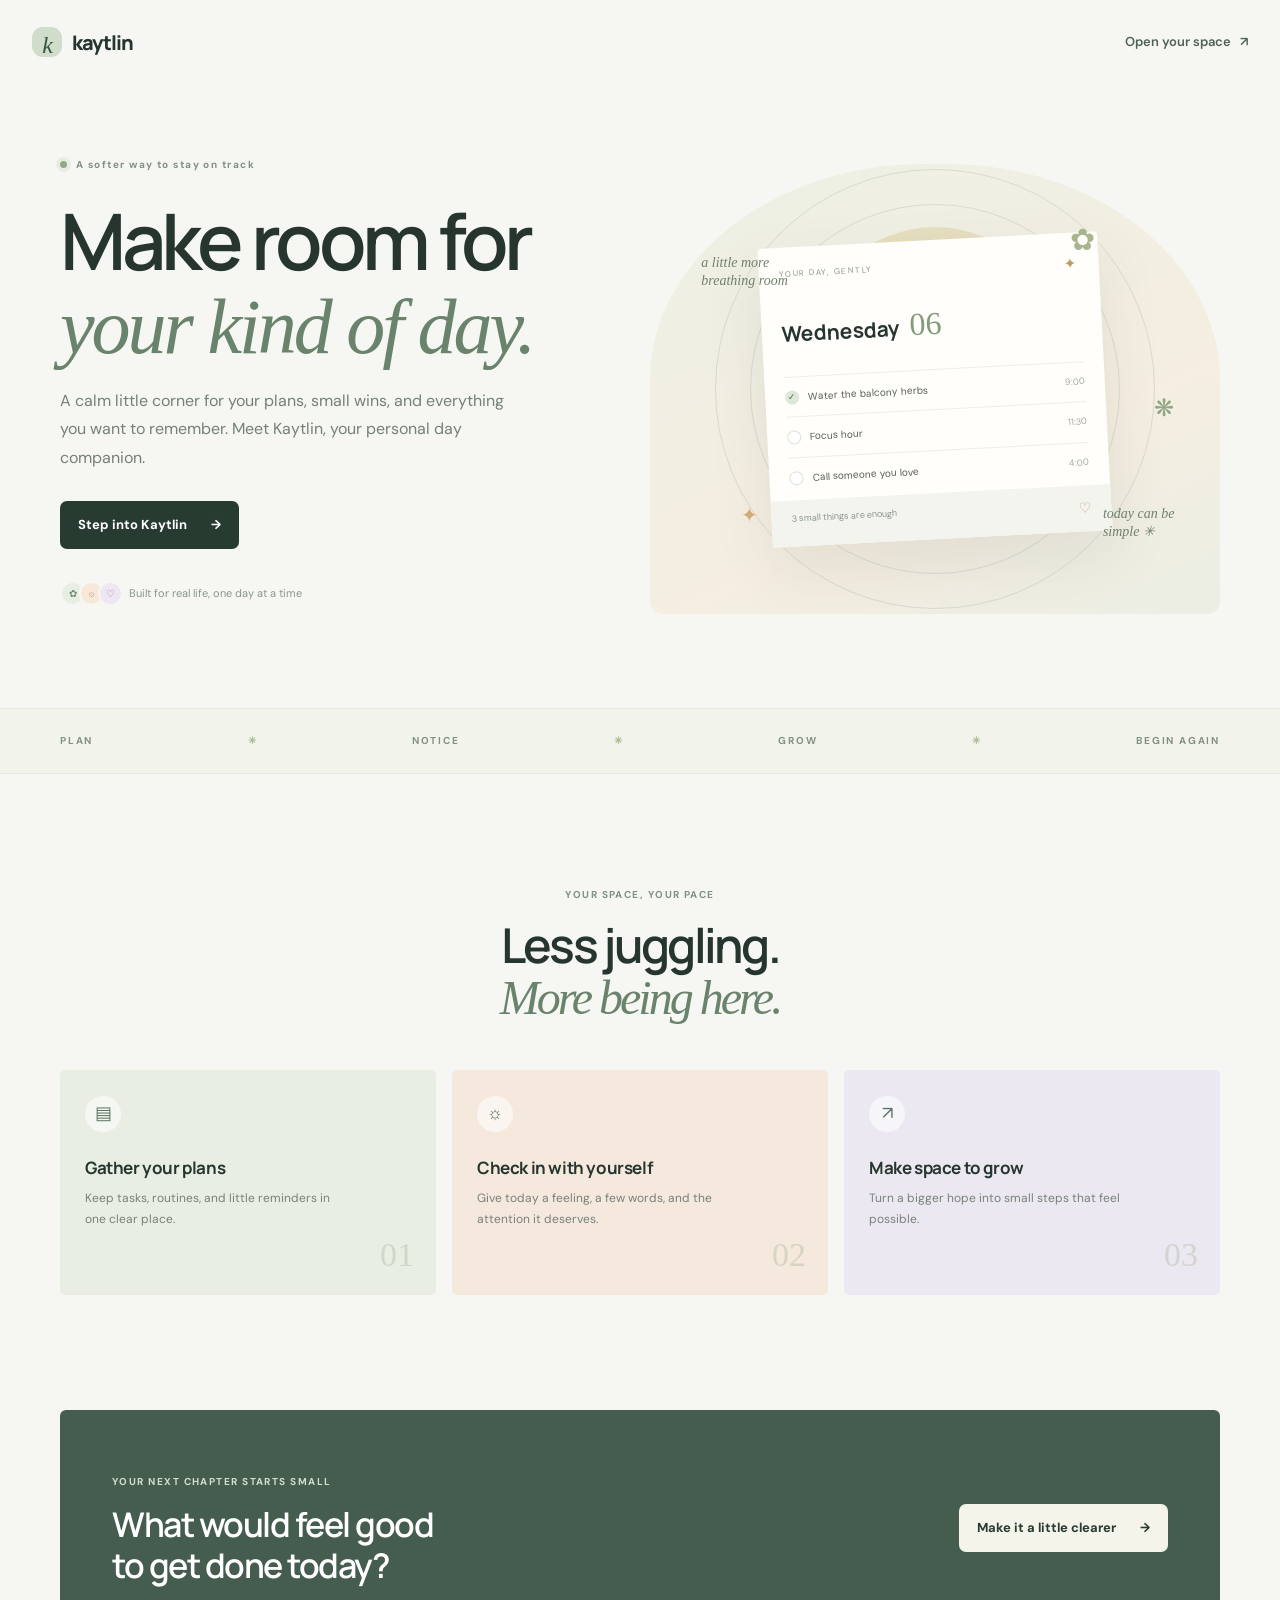
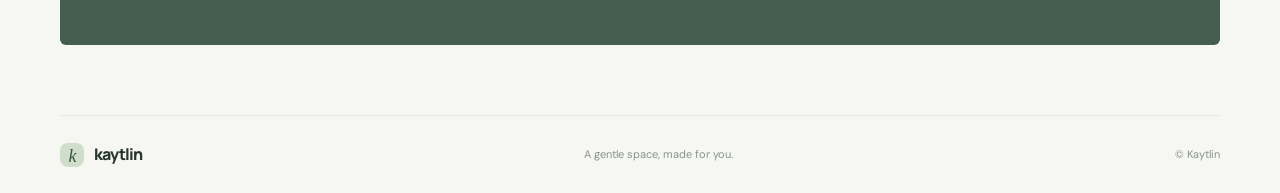
==== index.html @ 056707e0 "Upload Kaytlin website files" ====
<!doctype html>
<html lang="en">
<head>
  <meta charset="utf-8">
  <meta name="viewport" content="width=device-width, initial-scale=1">
  <meta name="theme-color" content="#f6f7f2">
  <title>Kaytlin — Make room for your day</title>
  <link rel="preconnect" href="https://fonts.googleapis.com">
  <link rel="preconnect" href="https://fonts.gstatic.com" crossorigin>
  <link href="https://fonts.googleapis.com/css2?family=DM+Sans:wght@400;500;600;700&family=Manrope:wght@400;500;600;700;800&display=swap" rel="stylesheet">
  <link rel="stylesheet" href="style.css">
</head>
<body class="landing-page">
  <header class="topbar landing-topbar"><a class="brand" href="index.html"><span class="brand-mark">k</span> kaytlin</a><a class="top-link" href="workbench.html">Open your space <span aria-hidden="true">↗</span></a></header>
  <main>
    <section class="hero wrap">
      <div class="hero-copy">
        <span class="eyebrow"><span class="live-dot"></span> A softer way to stay on track</span>
        <h1>Make room for<br><em>your kind of day.</em></h1>
        <p class="hero-text">A calm little corner for your plans, small wins, and everything you want to remember. Meet Kaytlin, your personal day companion.</p>
        <a class="button button-dark" href="workbench.html">Step into Kaytlin <span aria-hidden="true">→</span></a>
        <div class="hero-note"><span class="avatar-stack"><i>✿</i><i>☼</i><i>♡</i></span><span>Built for real life, one day at a time</span></div>
      </div>
      <div class="hero-art" aria-label="Illustration of a calm day planner">
        <div class="sun-orb"></div><div class="orbit orbit-one"></div><div class="orbit orbit-two"></div>
        <div class="art-caption caption-top">a little more<br>breathing room</div><div class="art-caption caption-bottom">today can be<br>simple ✳</div>
        <div class="planner-card"><div class="planner-head"><span>YOUR DAY, GENTLY</span><span>✦</span></div><div class="planner-date">Wednesday <b>06</b></div><div class="planner-line"><span class="tiny-check">✓</span><span>Water the balcony herbs</span><span>9:00</span></div><div class="planner-line"><span class="tiny-check empty"></span><span>Focus hour</span><span>11:30</span></div><div class="planner-line"><span class="tiny-check empty"></span><span>Call someone you love</span><span>4:00</span></div><div class="planner-footer"><span>3 small things are enough</span><span>♡</span></div></div>
        <div class="floating flower">✿</div><div class="floating sparkle">✦</div><div class="floating leaf">❋</div>
      </div>
    </section>
    <section class="intro-strip"><div class="wrap strip-inner"><span>PLAN</span><i>✳</i><span>NOTICE</span><i>✳</i><span>GROW</span><i>✳</i><span>BEGIN AGAIN</span></div></section>
    <section class="features wrap"><div class="section-heading"><span class="eyebrow">YOUR SPACE, YOUR PACE</span><h2>Less juggling.<br><em>More being here.</em></h2></div><div class="feature-grid">
      <article class="feature-card feature-moss"><span class="feature-icon">▤</span><h3>Gather your plans</h3><p>Keep tasks, routines, and little reminders in one clear place.</p><span class="feature-number">01</span></article>
      <article class="feature-card feature-peach"><span class="feature-icon">☼</span><h3>Check in with yourself</h3><p>Give today a feeling, a few words, and the attention it deserves.</p><span class="feature-number">02</span></article>
      <article class="feature-card feature-lilac"><span class="feature-icon">↗</span><h3>Make space to grow</h3><p>Turn a bigger hope into small steps that feel possible.</p><span class="feature-number">03</span></article>
    </div></section>
    <section class="closing wrap"><div><span class="eyebrow">YOUR NEXT CHAPTER STARTS SMALL</span><h2>What would feel good<br>to get done today?</h2></div><a class="button button-light" href="workbench.html">Make it a little clearer <span aria-hidden="true">→</span></a></section>
  </main>
  <footer class="footer wrap"><a class="brand" href="index.html"><span class="brand-mark">k</span> kaytlin</a><span>A gentle space, made for you.</span><span>© Kaytlin</span></footer>
</body>
</html>
---- style.css ----
:root{--ink:#26352e;--muted:#758078;--paper:#f6f7f2;--white:#fffefa;--line:#e7e9e1;--moss:#dfe9da;--green:#526e5a;--peach:#f8e4d8;--lilac:#eae4f1;--cream:#f3eddd;--dark:#273b31;--serif:Georgia,'Times New Roman',serif;--sans:'DM Sans',Arial,sans-serif;--display:'Manrope','DM Sans',Arial,sans-serif}*{box-sizing:border-box}html{scroll-behavior:smooth}body{margin:0;background:var(--paper);color:var(--ink);font-family:var(--sans);font-size:15px;line-height:1.55}a{color:inherit;text-decoration:none}button,input,textarea{font:inherit}button{color:inherit}.wrap{width:min(1160px,calc(100% - 64px));margin-inline:auto}.topbar{height:84px;display:flex;align-items:center;justify-content:space-between}.landing-topbar{width:min(1280px,calc(100% - 64px));margin:auto}.brand{display:inline-flex;align-items:center;gap:10px;font-family:var(--display);font-size:20px;letter-spacing:-1px;font-weight:800}.brand-mark{width:30px;height:30px;display:grid;place-items:center;border-radius:11px;background:#cfddca;color:#375542;font-family:var(--serif);font-size:24px;font-style:italic;font-weight:400}.top-link,.back-link{font-size:13px;font-weight:600;color:#506258}.top-link span{margin-left:6px}.hero{min-height:610px;padding:68px 0 82px;display:grid;grid-template-columns:1fr 1.04fr;align-items:center;gap:42px}.hero-copy{padding-bottom:20px}.eyebrow{display:inline-flex;align-items:center;color:#819087;font-size:10px;font-weight:700;letter-spacing:1.45px;line-height:1.4}.live-dot{width:7px;height:7px;background:#92aa83;border-radius:50%;margin-right:9px;box-shadow:0 0 0 4px #e7ede2}.hero h1,.section-heading h2,.closing h2{font-family:var(--display);font-size:clamp(50px,6.2vw,78px);line-height:1.06;letter-spacing:-4.5px;margin:24px 0 18px;font-weight:600}.hero h1 em,.section-heading h2 em{font-family:var(--serif);font-weight:400;color:#69836c;letter-spacing:-3px}.hero-text{max-width:470px;color:#758078;font-size:16px;line-height:1.8;margin:0 0 28px}.button{border:0;display:inline-flex;align-items:center;justify-content:center;gap:24px;border-radius:7px;padding:14px 18px;font-size:13px;font-weight:700;cursor:pointer;transition:transform .18s,background .18s}.button:hover{transform:translateY(-2px)}.button-dark{color:white;background:var(--dark)}.button-dark:hover{background:#3c5849}.button-light{background:#f5f4eb;color:var(--dark)}.hero-note{display:flex;align-items:center;gap:12px;margin-top:32px;color:#8b958e;font-size:11px}.avatar-stack{display:flex}.avatar-stack i{font-style:normal;display:grid;place-items:center;width:25px;height:25px;border-radius:50%;background:#e8eee3;border:2px solid var(--paper);margin-right:-6px;color:#738c70;font-size:10px}.avatar-stack i:nth-child(2){background:#f7e8d9;color:#bb8d64}.avatar-stack i:nth-child(3){background:#eee6f2;color:#90749f}.hero-art{position:relative;min-height:450px;display:grid;place-items:center;overflow:hidden;border-radius:48% 48% 13px 13px;background:linear-gradient(155deg,#edf0e5,#f5eee1 65%,#ebeee4)}.sun-orb{width:250px;height:250px;position:absolute;top:63px;left:calc(50% - 125px);border-radius:50%;background:#e3d8b5;opacity:.72}.orbit{position:absolute;border:1px solid rgba(93,119,95,.17);border-radius:50%;width:370px;height:370px}.orbit-two{width:440px;height:440px}.planner-card{position:relative;width:min(340px,75%);padding:20px 20px 0;background:#fffefa;box-shadow:0 24px 60px #46513c1a;transform:rotate(-3deg);border-radius:4px;z-index:1}.planner-head{display:flex;justify-content:space-between;color:#89958a;font-size:8px;letter-spacing:1.5px}.planner-head span+span{color:#b99c69;font-size:15px}.planner-date{font-family:var(--display);font-size:21px;font-weight:700;margin:16px 0 20px}.planner-date b{font-family:var(--serif);font-size:32px;font-weight:400;color:#829b7a;margin-left:6px}.planner-line{display:flex;align-items:center;gap:9px;padding:12px 0;border-top:1px solid #eeeee8;color:#566057;font-size:10px}.planner-line span:nth-child(2){flex:1}.planner-line span:last-child{color:#a3aaa2;font-size:9px}.tiny-check{width:14px;height:14px;display:grid;place-items:center;background:#dce7d7;border-radius:50%;color:#57705c;font-size:9px}.tiny-check.empty{background:white;border:1px solid #dce1d7}.planner-footer{margin:3px -20px 0;padding:12px 20px;display:flex;justify-content:space-between;background:#f3f4ed;color:#8b958e;font-size:9px}.planner-footer span+span{color:#bd9989;font-size:14px}.art-caption{position:absolute;color:#71806f;font-family:var(--serif);font-size:14px;font-style:italic;line-height:1.3;z-index:2}.caption-top{top:90px;left:9%}.caption-bottom{right:8%;bottom:73px}.floating{position:absolute;z-index:2}.flower{top:53px;right:22%;font-size:30px;color:#a9b48d}.sparkle{bottom:83px;left:16%;font-size:20px;color:#d5aa7b}.leaf{top:50%;right:8%;font-size:24px;color:#91a687}.intro-strip{border-block:1px solid #e8e9e2;background:#f2f3eb}.strip-inner{height:64px;display:flex;justify-content:space-between;align-items:center;color:#829086;font-size:10px;letter-spacing:1.8px;font-weight:700}.strip-inner i{color:#a9b992;font-style:normal}.features{padding:108px 0 115px}.section-heading{text-align:center}.section-heading h2,.closing h2{font-size:48px;letter-spacing:-2.7px;margin:15px 0 46px}.feature-grid{display:grid;grid-template-columns:repeat(3,1fr);gap:16px}.feature-card{min-height:225px;padding:26px 25px;position:relative;border-radius:5px;overflow:hidden}.feature-moss{background:#e8eee3}.feature-peach{background:#f5e8dd}.feature-lilac{background:#ece8f1}.feature-icon{width:36px;height:36px;display:grid;place-items:center;border-radius:50%;background:#ffffff91;color:#587360;font-size:18px}.feature-card h3{font-family:var(--display);font-size:17px;margin:23px 0 7px;letter-spacing:-.4px}.feature-card p{max-width:260px;margin:0;color:#78817a;font-size:12px;line-height:1.7}.feature-number{position:absolute;right:22px;bottom:13px;font-family:var(--serif);font-size:34px;color:#879a7b42}.closing{background:#455d4e;color:white;min-height:235px;padding:44px 52px;display:flex;justify-content:space-between;align-items:center;border-radius:6px;margin-bottom:70px}.closing .eyebrow{color:#d1ddce}.closing h2{font-family:var(--display);font-size:34px;line-height:1.2;letter-spacing:-1.5px;margin:12px 0 0}.footer{min-height:78px;display:flex;align-items:center;justify-content:space-between;color:#8a948d;font-size:11px;border-top:1px solid var(--line)}.footer .brand{color:var(--ink);font-size:16px}.footer .brand-mark{width:24px;height:24px;font-size:18px;border-radius:8px}.app-page{min-height:100vh}.sidebar{position:fixed;inset:0 auto 0 0;width:248px;padding:27px 20px;background:#f0f2eb;border-right:1px solid #e5e8df;display:flex;flex-direction:column;z-index:5}.sidebar .brand{margin:0 0 56px 8px}.side-label{padding:0 10px;color:#9ba49b;font-size:9px;font-weight:700;letter-spacing:1.4px;margin-bottom:11px}.side-nav{display:grid;gap:5px}.nav-item{height:43px;padding:0 11px;display:flex;align-items:center;gap:12px;border:0;background:transparent;text-align:left;color:#758077;border-radius:5px;font-size:12px;cursor:pointer}.nav-item>span{width:19px;font-size:17px;text-align:center}.nav-item.active{background:#e0e8dc;color:#3e5b48;font-weight:700}.nav-count{margin-left:auto;font-size:10px;font-weight:500;color:#8c978e}.sidebar-bottom{margin-top:auto}.sidebar-note{background:#e5eadd;border-radius:5px;padding:16px 15px;margin-bottom:20px}.note-spark{color:#829878;font-size:16px}.sidebar-note p{margin:9px 0;color:#657266;font-family:var(--serif);font-size:14px;line-height:1.5}.sidebar-note>span:last-child{font-size:9px;color:#96a094}.profile{padding:15px 3px 0;border-top:1px solid #dfe3da;display:flex;align-items:center;gap:10px}.profile-avatar{width:33px;height:33px;display:grid;place-items:center;border-radius:50%;background:#ecd9c6;color:#755d48;font-family:var(--serif);font-size:16px}.profile b,.profile small{display:block}.profile b{font-size:11px}.profile small{font-size:9px;color:#9aa199;margin-top:2px}.profile-menu{margin-left:auto;color:#8e988e;font-size:19px}.app-main{margin-left:248px;min-height:100vh;padding:0 42px;max-width:1600px}.app-header{height:127px;display:flex;align-items:center;justify-content:space-between;border-bottom:1px solid var(--line)}.date-kicker{font-size:9px;letter-spacing:1.2px;color:#8c998e;font-weight:700}.app-header h1{font-family:var(--display);font-size:23px;letter-spacing:-.7px;margin:5px 0 0}.back-link{font-size:11px}.app-content{max-width:1030px;margin:27px auto 35px}.welcome-card{min-height:145px;padding:26px 30px;display:flex;justify-content:space-between;align-items:center;background:#e9eee4;border-radius:5px;position:relative;overflow:hidden}.welcome-card .eyebrow{font-size:9px}.welcome-card h2{font-family:var(--display);font-size:22px;letter-spacing:-.7px;margin:10px 0 3px}.welcome-card h2 span{font-size:18px;color:#b59d63}.welcome-card p{margin:0;color:#7c897e;font-size:12px}.welcome-art{position:absolute;right:55px;top:-25px;font-size:150px;line-height:1;color:#afbd9a35;transform:rotate(-14deg)}.dashboard-grid{display:grid;grid-template-columns:1.15fr .85fr;gap:15px;margin-top:16px}.panel{padding:21px;background:var(--white);border:1px solid #ebece6;border-radius:5px}.tasks-panel,.mood-panel{min-height:226px}.panel-heading{display:flex;align-items:center;justify-content:space-between;margin-bottom:17px}.panel-heading .eyebrow{font-size:9px}.panel-heading h3{font-family:var(--display);font-size:16px;letter-spacing:-.4px;margin:4px 0 0}.text-button{border:0;background:none;color:#728575;font-size:10px;font-weight:600;cursor:pointer}.add-task-form{display:flex;gap:7px}.add-task-form input{flex:1;min-width:0;height:37px;padding:0 11px;border:1px solid #e9ebe5;border-radius:3px;background:#fbfcf8;outline:none;font-size:11px}.add-task-form input:focus,textarea:focus{border-color:#b7c5b2;box-shadow:0 0 0 3px #e9efe6}.add-task-form input::placeholder,textarea::placeholder{color:#b0b7b0}.add-task-form button{width:37px;border:0;border-radius:3px;background:#e4ebdf;color:#56705a;font-size:21px;cursor:pointer}.task-list{list-style:none;margin:8px 0 0;padding:0}.task-row{display:flex;align-items:center;gap:9px;padding:8px 1px;border-bottom:1px solid #f0f1ec;font-size:11px}.task-toggle{width:16px;height:16px;border:1px solid #cfd8cd;border-radius:50%;background:white;display:grid;place-items:center;font-size:10px;color:#fff;cursor:pointer;flex:none}.task-row.done .task-toggle{background:#839980;border-color:#839980}.task-row.done .task-text{text-decoration:line-through;color:#a4aca4}.task-text{flex:1;overflow-wrap:anywhere}.task-delete{border:0;background:transparent;color:#b0b7b0;font-size:16px;cursor:pointer}.task-delete:hover{color:#a06f61}.empty-hint{padding:15px 0 3px;color:#a0a9a1;font-size:10px}.mood-panel{background:#fbfaf5}.panel-sun{color:#c4a66b;font-size:22px}.mood-options{display:flex;align-items:center;justify-content:space-between;gap:8px}.mood-options button{width:42px;height:42px;border:1px solid #e8eae2;background:#fffefa;border-radius:50%;font-size:20px;color:#829a7c;cursor:pointer;transition:.15s}.mood-options button:hover,.mood-options button.selected{background:#e8eee3;border-color:#b7c8b1;transform:translateY(-2px)}.mood-options button[data-mood="Tender"]{color:#c28f87}.mood-options button[data-mood="Low-key"]{color:#8a86a4}.mood-result{font-size:10px;color:#929b92;margin:15px 0 6px}.subtle-link{font-size:10px;color:#65816b;cursor:pointer}.goal-panel,.note-panel{min-height:190px}.goal-icon,.note-icon{font-size:20px;color:#91a783}.goal-panel>p{font-family:var(--serif);font-size:17px;color:#677868;margin:15px 0}.progress-track{height:5px;background:#edf0e9;border-radius:9px;overflow:hidden}.progress-track span{display:block;width:0;height:100%;background:#8fa786;border-radius:9px;transition:width .2s}.goal-foot{display:flex;justify-content:space-between;align-items:center;margin-top:9px;color:#9aa49a;font-size:9px}.note-panel textarea,.full-panel textarea{width:100%;resize:vertical;min-height:76px;border:1px solid #eceee8;border-radius:3px;background:#fdfdf9;padding:10px;font-size:11px;color:var(--ink);outline:none;line-height:1.6}.save-line{display:flex;justify-content:space-between;color:#9ba49c;font-size:9px;margin-top:4px}.save-line span+span{color:#b89d83;font-size:14px}.view-panel{display:none}.view-panel.active{display:block;animation:fadein .2s ease}@keyframes fadein{from{opacity:.5;transform:translateY(4px)}to{opacity:1;transform:none}}.section-banner{min-height:150px;padding:26px 30px;border-radius:5px;display:flex;align-items:center;justify-content:space-between;margin-bottom:16px}.section-banner h2{font-family:var(--display);font-size:25px;letter-spacing:-.8px;margin:7px 0}.section-banner p{margin:0;color:#7c887e;font-size:12px}.section-banner>span{font-size:54px;opacity:.35;margin-right:15px}.banner-moss{background:#e8eee3}.banner-lilac{background:#ece8f1}.banner-peach{background:#f5e8dd}.banner-cream{background:#f1ecdf}.full-panel{min-height:240px}.full-panel .add-task-form{margin-bottom:8px}.goal-steps{margin:17px 0}.goal-step{display:flex;align-items:center;gap:11px;padding:12px 3px;border-bottom:1px solid #eff0eb;font-size:12px}.goal-step input{accent-color:#82997b;width:16px;height:16px}.goal-step.done span{text-decoration:line-through;color:#a4aca4}.goal-progress-large{max-width:350px;display:flex;align-items:center;gap:12px;color:#929c93;font-size:10px;margin-top:17px}.goal-progress-large .progress-track{flex:1}.mood-options-large{justify-content:flex-start;gap:15px;margin:22px 0 28px}.mood-options-large button{width:58px;height:58px;display:flex;flex-direction:column;justify-content:center;align-items:center;gap:0;font-size:22px}.mood-options-large small{font-size:8px;color:#859187}.field-label{display:block;margin:15px 0 8px;font-size:11px;font-weight:600;color:#58675d}.checkin-panel textarea{min-height:90px;margin-bottom:17px}.checkin-panel .button{font-size:11px;padding:12px 15px}.checkin-history{margin-top:22px;color:#8b968d;font-size:10px}.notes-panel textarea{min-height:230px;font-family:var(--serif);font-size:15px;padding:16px}.privacy-note{margin-top:20px;padding:11px 13px;background:#f5f5ee;color:#91998f;font-size:10px}.app-footer{max-width:1030px;margin:0 auto;padding:18px 0 24px;border-top:1px solid var(--line);display:flex;justify-content:space-between;color:#929c92;font-family:var(--serif);font-size:12px}.app-footer span{font-family:var(--sans);font-size:9px}.mobile-brand,.mobile-nav{display:none}
@media(max-width:900px){.hero{gap:20px;min-height:550px}.hero h1{font-size:60px}.hero-art{min-height:390px}.sidebar{width:215px}.app-main{margin-left:215px;padding:0 25px}.dashboard-grid{grid-template-columns:1fr}.tasks-panel,.mood-panel{min-height:unset}.welcome-art{right:20px}.sidebar-note{padding:12px}}
@media(max-width:650px){.wrap{width:calc(100% - 38px)}.topbar{height:68px}.landing-topbar{width:calc(100% - 38px)}.brand{font-size:18px}.top-link{font-size:11px}.hero{padding:52px 0 52px;grid-template-columns:1fr;gap:38px}.hero-copy{padding:0}.hero h1{font-size:56px;letter-spacing:-3.3px;margin-top:18px}.hero-text{font-size:14px;max-width:390px}.hero-art{min-height:380px;width:100%;max-width:460px;margin:auto}.planner-card{width:min(325px,76%)}.caption-top{left:5%}.caption-bottom{right:4%}.strip-inner{height:54px;font-size:8px;letter-spacing:1px}.features{padding:76px 0}.section-heading h2{font-size:40px;margin-bottom:29px}.feature-grid{grid-template-columns:1fr;gap:10px}.feature-card{min-height:178px;padding:21px}.feature-card h3{margin-top:14px}.closing{width:calc(100% - 38px);padding:28px 23px;display:block;margin-bottom:38px}.closing h2{font-size:29px}.closing .button{margin-top:20px}.footer{width:calc(100% - 38px);min-height:70px}.footer>span:nth-child(2){display:none}.sidebar{display:none}.app-main{margin:0;padding:0 18px 80px}.app-header{height:99px}.app-header h1{font-size:19px}.back-link{font-size:10px}.mobile-brand{display:block;position:absolute;top:13px}.app-header{padding-top:25px}.app-header>div:nth-child(2){padding-top:20px}.mobile-nav{position:fixed;inset:auto 0 0;z-index:10;display:flex;justify-content:space-around;padding:8px 6px calc(8px + env(safe-area-inset-bottom));background:#fffefa;border-top:1px solid #e8eae3}.mobile-nav button{width:20%;border:0;background:transparent;color:#8c978e;display:flex;flex-direction:column;align-items:center;gap:2px;font-size:17px}.mobile-nav button.active{color:#4f7058}.mobile-nav small{font-size:8px}.app-content{margin:17px auto 27px}.welcome-card{min-height:132px;padding:21px}.welcome-card h2{font-size:18px}.welcome-card p{max-width:230px;font-size:10px}.welcome-art{right:2px;font-size:113px}.dashboard-grid{gap:10px;margin-top:10px}.panel{padding:17px}.tasks-panel,.mood-panel{min-height:unset}.goal-panel,.note-panel{min-height:unset}.section-banner{min-height:128px;padding:21px}.section-banner h2{font-size:21px}.section-banner p{font-size:10px;max-width:230px}.section-banner>span{font-size:40px;margin-right:2px}.full-panel{padding:17px}.mood-options-large{gap:8px;justify-content:space-between}.mood-options-large button{width:51px;height:51px}.app-footer{font-size:10px;padding-bottom:16px}.app-footer span{display:none}}
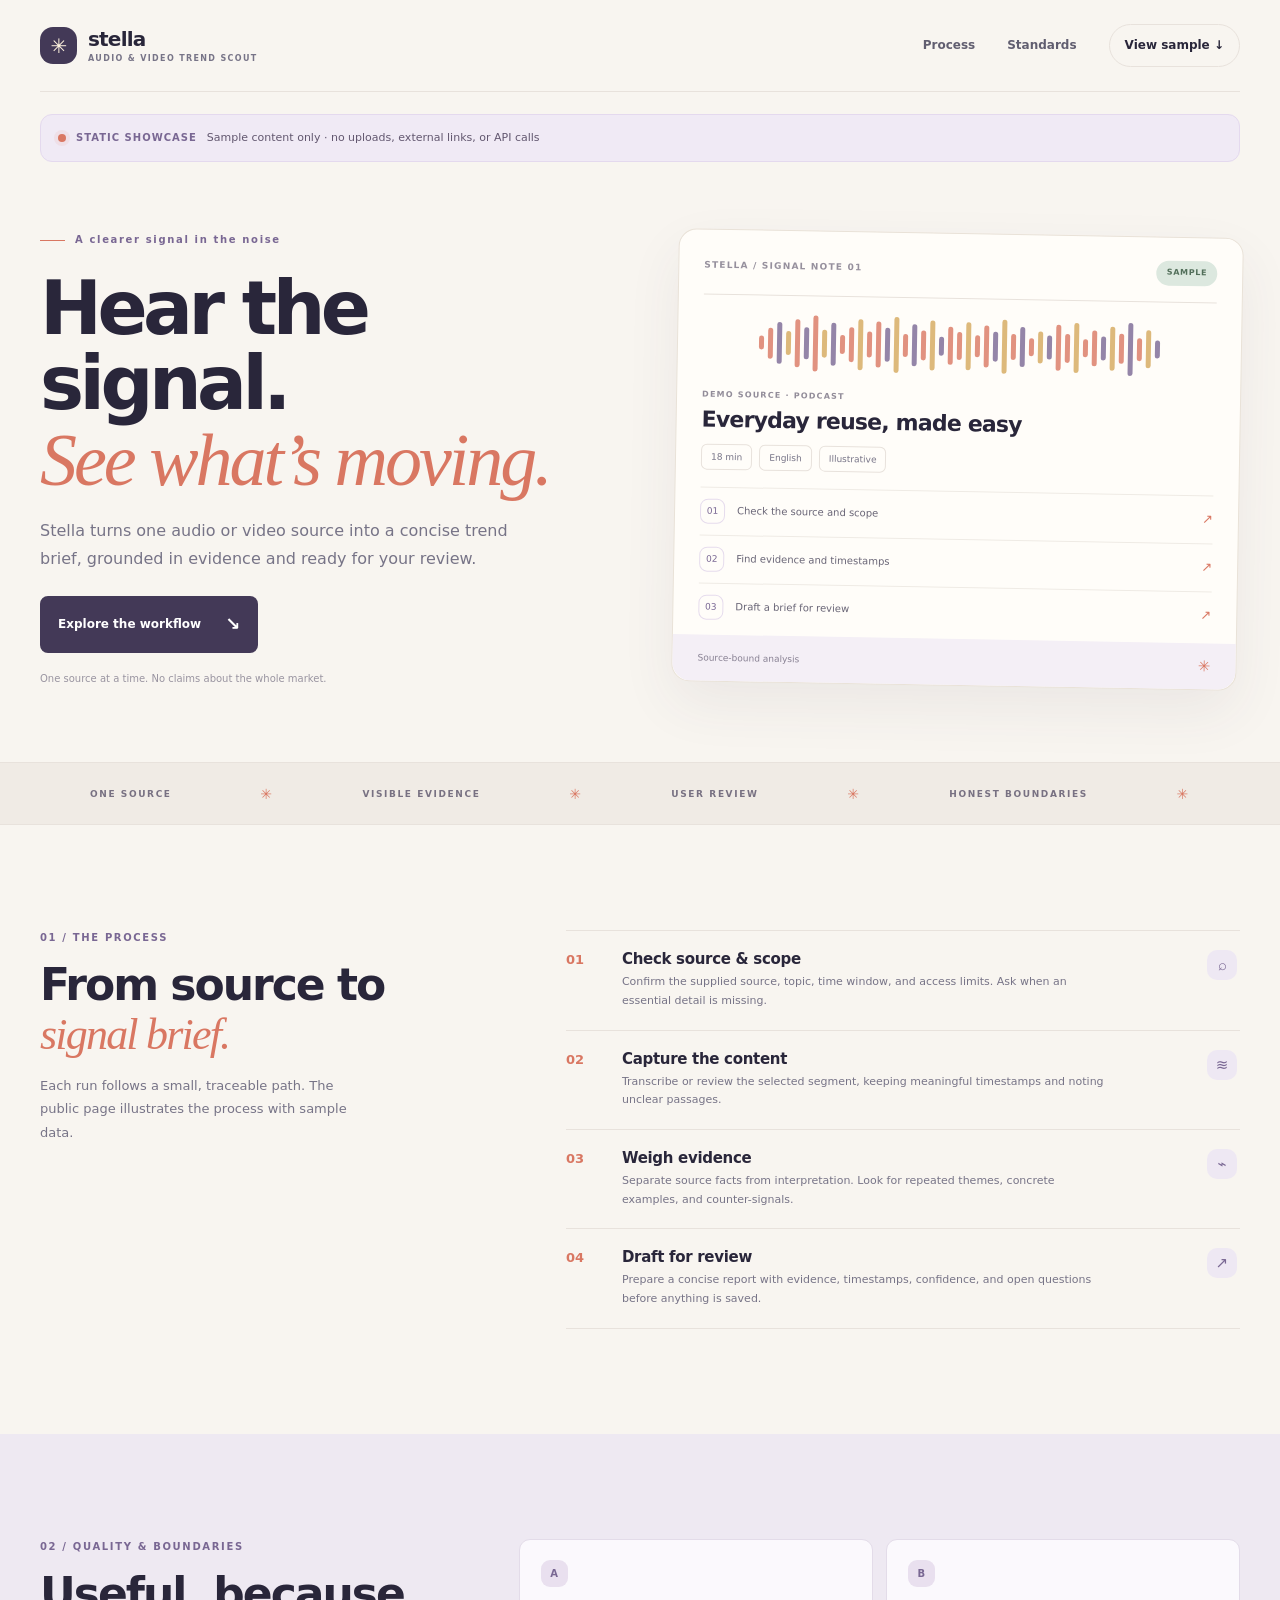
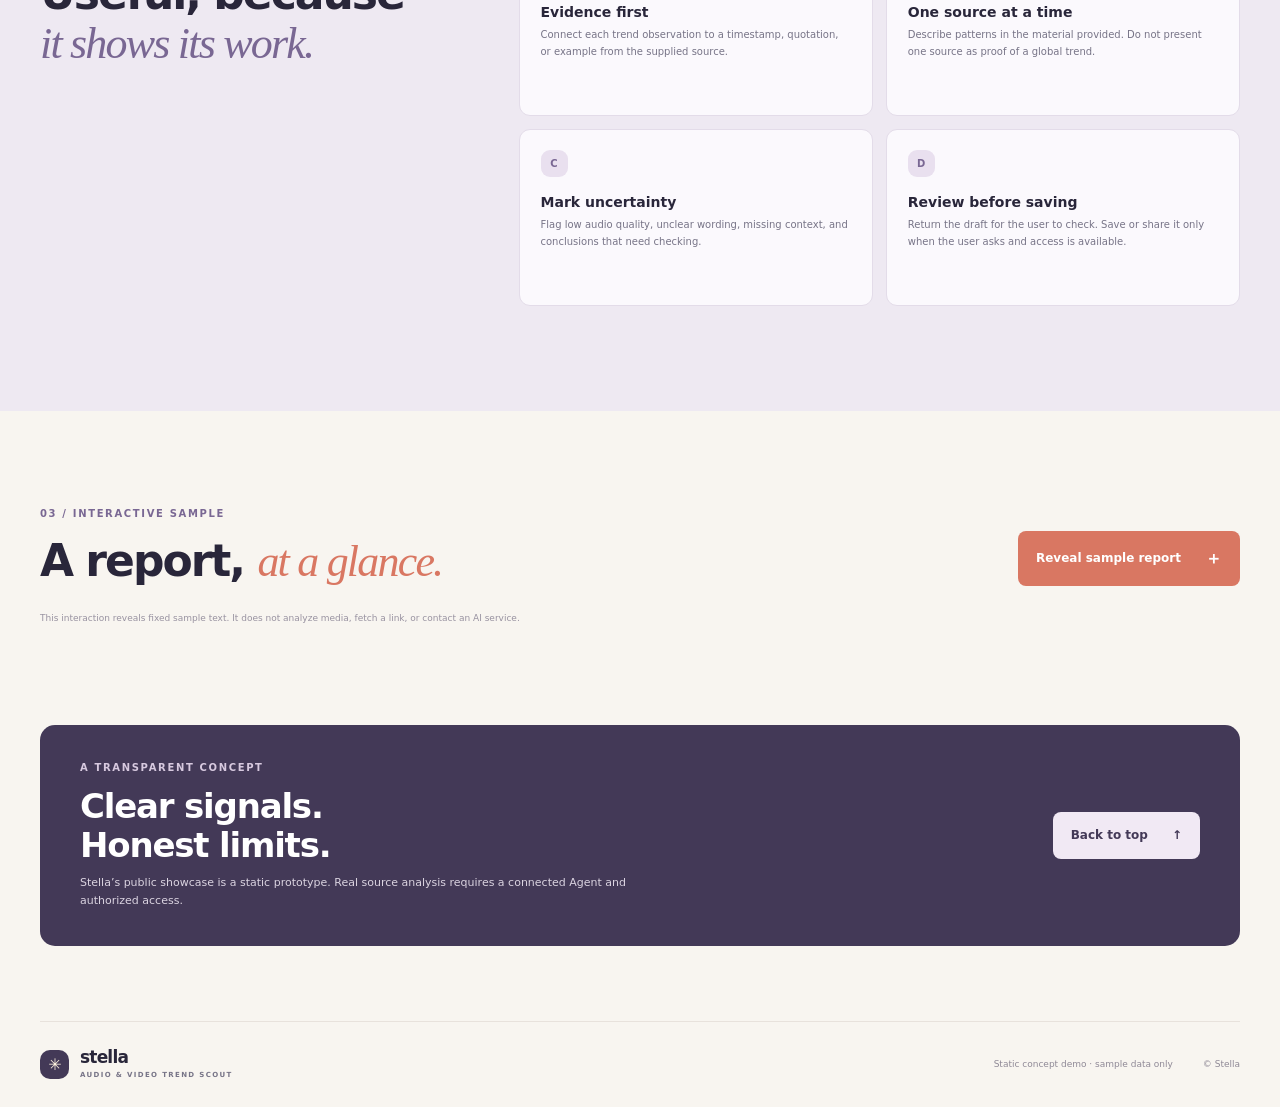
==== commit cb84efe6: "Replace Kaytlin planner with Stella trend scout Publish the English Stella showcase, Agent profile, " ====
--- a/index.html
+++ b/index.html
@@ -3,39 +3,86 @@
 <head>
   <meta charset="utf-8">
   <meta name="viewport" content="width=device-width, initial-scale=1">
-  <meta name="theme-color" content="#f6f7f2">
-  <title>Kaytlin — Make room for your day</title>
-  <link rel="preconnect" href="https://fonts.googleapis.com">
-  <link rel="preconnect" href="https://fonts.gstatic.com" crossorigin>
-  <link href="https://fonts.googleapis.com/css2?family=DM+Sans:wght@400;500;600;700&family=Manrope:wght@400;500;600;700;800&display=swap" rel="stylesheet">
+  <meta name="theme-color" content="#f8f5f0">
+  <meta name="description" content="Stella turns one audio or video source into a clear, evidence-led trend report for review.">
+  <title>Stella — Audio & Video Trend Scout</title>
   <link rel="stylesheet" href="style.css">
+  <script src="app.js" defer></script>
 </head>
-<body class="landing-page">
-  <header class="topbar landing-topbar"><a class="brand" href="index.html"><span class="brand-mark">k</span> kaytlin</a><a class="top-link" href="workbench.html">Open your space <span aria-hidden="true">↗</span></a></header>
-  <main>
-    <section class="hero wrap">
+<body>
+  <header class="site-header wrap">
+    <a class="brand" href="#top" aria-label="Stella home"><span class="brand-mark" aria-hidden="true">✳</span><span>stella<small> AUDIO & VIDEO TREND SCOUT</small></span></a>
+    <nav aria-label="Main navigation">
+      <a href="#process">Process</a>
+      <a href="#standards">Standards</a>
+      <a class="nav-cta" href="#demo">View sample ↓</a>
+    </nav>
+  </header>
+
+  <main id="top">
+    <div class="notice wrap"><span class="status-dot"></span><strong>STATIC SHOWCASE</strong><span>Sample content only · no uploads, external links, or API calls</span></div>
+
+    <section class="hero wrap" aria-labelledby="hero-title">
       <div class="hero-copy">
-        <span class="eyebrow"><span class="live-dot"></span> A softer way to stay on track</span>
-        <h1>Make room for<br><em>your kind of day.</em></h1>
-        <p class="hero-text">A calm little corner for your plans, small wins, and everything you want to remember. Meet Kaytlin, your personal day companion.</p>
-        <a class="button button-dark" href="workbench.html">Step into Kaytlin <span aria-hidden="true">→</span></a>
-        <div class="hero-note"><span class="avatar-stack"><i>✿</i><i>☼</i><i>♡</i></span><span>Built for real life, one day at a time</span></div>
+        <p class="eyebrow"><span></span> A clearer signal in the noise</p>
+        <h1 id="hero-title">Hear the signal.<br><em>See what’s moving.</em></h1>
+        <p class="hero-text">Stella turns one audio or video source into a concise trend brief, grounded in evidence and ready for your review.</p>
+        <a class="button primary-button" href="#process">Explore the workflow <span aria-hidden="true">↘</span></a>
+        <p class="hero-footnote">One source at a time. No claims about the whole market.</p>
       </div>
-      <div class="hero-art" aria-label="Illustration of a calm day planner">
-        <div class="sun-orb"></div><div class="orbit orbit-one"></div><div class="orbit orbit-two"></div>
-        <div class="art-caption caption-top">a little more<br>breathing room</div><div class="art-caption caption-bottom">today can be<br>simple ✳</div>
-        <div class="planner-card"><div class="planner-head"><span>YOUR DAY, GENTLY</span><span>✦</span></div><div class="planner-date">Wednesday <b>06</b></div><div class="planner-line"><span class="tiny-check">✓</span><span>Water the balcony herbs</span><span>9:00</span></div><div class="planner-line"><span class="tiny-check empty"></span><span>Focus hour</span><span>11:30</span></div><div class="planner-line"><span class="tiny-check empty"></span><span>Call someone you love</span><span>4:00</span></div><div class="planner-footer"><span>3 small things are enough</span><span>♡</span></div></div>
-        <div class="floating flower">✿</div><div class="floating sparkle">✦</div><div class="floating leaf">❋</div>
+      <div class="signal-card" aria-label="Illustration of an audio trend report">
+        <div class="signal-card-top"><span>STELLA / SIGNAL NOTE 01</span><span class="badge">SAMPLE</span></div>
+        <div class="waveform" aria-hidden="true"><i></i><i></i><i></i><i></i><i></i><i></i><i></i><i></i><i></i><i></i><i></i><i></i><i></i><i></i><i></i><i></i><i></i><i></i><i></i><i></i><i></i><i></i><i></i><i></i><i></i><i></i><i></i><i></i><i></i><i></i><i></i><i></i><i></i><i></i><i></i><i></i><i></i><i></i><i></i><i></i><i></i><i></i><i></i><i></i><i></i></div>
+        <p class="card-kicker">DEMO SOURCE · PODCAST</p>
+        <h2>Everyday reuse, made easy</h2>
+        <div class="meta-row"><span>18 min</span><span>English</span><span>Illustrative</span></div>
+        <div class="signal-item"><span class="signal-index">01</span><span>Check the source and scope</span><span class="signal-mark">↗</span></div>
+        <div class="signal-item"><span class="signal-index">02</span><span>Find evidence and timestamps</span><span class="signal-mark">↗</span></div>
+        <div class="signal-item"><span class="signal-index">03</span><span>Draft a brief for review</span><span class="signal-mark">↗</span></div>
+        <div class="card-foot"><span>Source-bound analysis</span><span>✳</span></div>
       </div>
     </section>
-    <section class="intro-strip"><div class="wrap strip-inner"><span>PLAN</span><i>✳</i><span>NOTICE</span><i>✳</i><span>GROW</span><i>✳</i><span>BEGIN AGAIN</span></div></section>
-    <section class="features wrap"><div class="section-heading"><span class="eyebrow">YOUR SPACE, YOUR PACE</span><h2>Less juggling.<br><em>More being here.</em></h2></div><div class="feature-grid">
-      <article class="feature-card feature-moss"><span class="feature-icon">▤</span><h3>Gather your plans</h3><p>Keep tasks, routines, and little reminders in one clear place.</p><span class="feature-number">01</span></article>
-      <article class="feature-card feature-peach"><span class="feature-icon">☼</span><h3>Check in with yourself</h3><p>Give today a feeling, a few words, and the attention it deserves.</p><span class="feature-number">02</span></article>
-      <article class="feature-card feature-lilac"><span class="feature-icon">↗</span><h3>Make space to grow</h3><p>Turn a bigger hope into small steps that feel possible.</p><span class="feature-number">03</span></article>
-    </div></section>
-    <section class="closing wrap"><div><span class="eyebrow">YOUR NEXT CHAPTER STARTS SMALL</span><h2>What would feel good<br>to get done today?</h2></div><a class="button button-light" href="workbench.html">Make it a little clearer <span aria-hidden="true">→</span></a></section>
+
+    <div class="ticker" aria-label="Stella principles"><div class="ticker-inner"><span>ONE SOURCE</span><b>✳</b><span>VISIBLE EVIDENCE</span><b>✳</b><span>USER REVIEW</span><b>✳</b><span>HONEST BOUNDARIES</span><b>✳</b></div></div>
+
+    <section class="process wrap section" id="process">
+      <div class="section-intro"><p class="eyebrow">01 / THE PROCESS</p><h2>From source to<br><em>signal brief.</em></h2><p>Each run follows a small, traceable path. The public page illustrates the process with sample data.</p></div>
+      <div class="process-list">
+        <article class="process-step"><span class="step-no">01</span><div><h3>Check source & scope</h3><p>Confirm the supplied source, topic, time window, and access limits. Ask when an essential detail is missing.</p></div><span class="step-icon">⌕</span></article>
+        <article class="process-step"><span class="step-no">02</span><div><h3>Capture the content</h3><p>Transcribe or review the selected segment, keeping meaningful timestamps and noting unclear passages.</p></div><span class="step-icon">≋</span></article>
+        <article class="process-step"><span class="step-no">03</span><div><h3>Weigh evidence</h3><p>Separate source facts from interpretation. Look for repeated themes, concrete examples, and counter-signals.</p></div><span class="step-icon">⌁</span></article>
+        <article class="process-step"><span class="step-no">04</span><div><h3>Draft for review</h3><p>Prepare a concise report with evidence, timestamps, confidence, and open questions before anything is saved.</p></div><span class="step-icon">↗</span></article>
+      </div>
+    </section>
+
+    <section class="standards section" id="standards">
+      <div class="wrap standards-inner">
+        <div class="section-intro"><p class="eyebrow">02 / QUALITY & BOUNDARIES</p><h2>Useful, because<br><em>it shows its work.</em></h2></div>
+        <div class="standard-grid">
+          <article><span class="standard-icon">A</span><h3>Evidence first</h3><p>Connect each trend observation to a timestamp, quotation, or example from the supplied source.</p></article>
+          <article><span class="standard-icon">B</span><h3>One source at a time</h3><p>Describe patterns in the material provided. Do not present one source as proof of a global trend.</p></article>
+          <article><span class="standard-icon">C</span><h3>Mark uncertainty</h3><p>Flag low audio quality, unclear wording, missing context, and conclusions that need checking.</p></article>
+          <article><span class="standard-icon">D</span><h3>Review before saving</h3><p>Return the draft for the user to check. Save or share it only when the user asks and access is available.</p></article>
+        </div>
+      </div>
+    </section>
+
+    <section class="demo wrap section" id="demo">
+      <div class="demo-heading"><div><p class="eyebrow">03 / INTERACTIVE SAMPLE</p><h2>A report, <em>at a glance.</em></h2></div><button class="button sample-button" id="show-sample" type="button" aria-expanded="false" aria-controls="sample-report">Reveal sample report <span aria-hidden="true">＋</span></button></div>
+      <div class="demo-card" id="sample-report" hidden>
+        <div class="demo-card-head"><span class="badge">PRELOADED SAMPLE</span><span>Illustrative source · 18:04</span></div>
+        <h3>Reusable packaging moves from niche to routine</h3>
+        <p class="demo-summary">The sample source frames reuse as a practical everyday choice, emphasizing convenience, clear return points, and familiar routines.</p>
+        <div class="evidence-row"><span class="timecode">04:12</span><p><b>Convenience is the hook.</b> The speaker links repeat use to an easy return process. <small>Sample paraphrase · verify against source</small></p></div>
+        <div class="evidence-row"><span class="timecode">11:36</span><p><b>Routine beats novelty.</b> Reuse is described as more attractive when it fits an existing habit. <small>Sample paraphrase · verify against source</small></p></div>
+        <div class="demo-tags"><span>Confidence: illustrative</span><span>Source scope: one sample</span><span>Needs human review</span></div>
+      </div>
+      <p class="demo-disclaimer">This interaction reveals fixed sample text. It does not analyze media, fetch a link, or contact an AI service.</p>
+    </section>
+
+    <section class="closing wrap"><div><p class="eyebrow">A TRANSPARENT CONCEPT</p><h2>Clear signals.<br>Honest limits.</h2><p>Stella’s public showcase is a static prototype. Real source analysis requires a connected Agent and authorized access.</p></div><a href="#top" class="button closing-button">Back to top <span aria-hidden="true">↑</span></a></section>
   </main>
-  <footer class="footer wrap"><a class="brand" href="index.html"><span class="brand-mark">k</span> kaytlin</a><span>A gentle space, made for you.</span><span>© Kaytlin</span></footer>
+
+  <footer class="site-footer wrap"><a class="brand" href="#top"><span class="brand-mark" aria-hidden="true">✳</span><span>stella<small>AUDIO & VIDEO TREND SCOUT</small></span></a><span>Static concept demo · sample data only</span><span>© Stella</span></footer>
 </body>
 </html>
--- a/style.css
+++ b/style.css
@@ -1,3 +1,3 @@
-:root{--ink:#26352e;--muted:#758078;--paper:#f6f7f2;--white:#fffefa;--line:#e7e9e1;--moss:#dfe9da;--green:#526e5a;--peach:#f8e4d8;--lilac:#eae4f1;--cream:#f3eddd;--dark:#273b31;--serif:Georgia,'Times New Roman',serif;--sans:'DM Sans',Arial,sans-serif;--display:'Manrope','DM Sans',Arial,sans-serif}*{box-sizing:border-box}html{scroll-behavior:smooth}body{margin:0;background:var(--paper);color:var(--ink);font-family:var(--sans);font-size:15px;line-height:1.55}a{color:inherit;text-decoration:none}button,input,textarea{font:inherit}button{color:inherit}.wrap{width:min(1160px,calc(100% - 64px));margin-inline:auto}.topbar{height:84px;display:flex;align-items:center;justify-content:space-between}.landing-topbar{width:min(1280px,calc(100% - 64px));margin:auto}.brand{display:inline-flex;align-items:center;gap:10px;font-family:var(--display);font-size:20px;letter-spacing:-1px;font-weight:800}.brand-mark{width:30px;height:30px;display:grid;place-items:center;border-radius:11px;background:#cfddca;color:#375542;font-family:var(--serif);font-size:24px;font-style:italic;font-weight:400}.top-link,.back-link{font-size:13px;font-weight:600;color:#506258}.top-link span{margin-left:6px}.hero{min-height:610px;padding:68px 0 82px;display:grid;grid-template-columns:1fr 1.04fr;align-items:center;gap:42px}.hero-copy{padding-bottom:20px}.eyebrow{display:inline-flex;align-items:center;color:#819087;font-size:10px;font-weight:700;letter-spacing:1.45px;line-height:1.4}.live-dot{width:7px;height:7px;background:#92aa83;border-radius:50%;margin-right:9px;box-shadow:0 0 0 4px #e7ede2}.hero h1,.section-heading h2,.closing h2{font-family:var(--display);font-size:clamp(50px,6.2vw,78px);line-height:1.06;letter-spacing:-4.5px;margin:24px 0 18px;font-weight:600}.hero h1 em,.section-heading h2 em{font-family:var(--serif);font-weight:400;color:#69836c;letter-spacing:-3px}.hero-text{max-width:470px;color:#758078;font-size:16px;line-height:1.8;margin:0 0 28px}.button{border:0;display:inline-flex;align-items:center;justify-content:center;gap:24px;border-radius:7px;padding:14px 18px;font-size:13px;font-weight:700;cursor:pointer;transition:transform .18s,background .18s}.button:hover{transform:translateY(-2px)}.button-dark{color:white;background:var(--dark)}.button-dark:hover{background:#3c5849}.button-light{background:#f5f4eb;color:var(--dark)}.hero-note{display:flex;align-items:center;gap:12px;margin-top:32px;color:#8b958e;font-size:11px}.avatar-stack{display:flex}.avatar-stack i{font-style:normal;display:grid;place-items:center;width:25px;height:25px;border-radius:50%;background:#e8eee3;border:2px solid var(--paper);margin-right:-6px;color:#738c70;font-size:10px}.avatar-stack i:nth-child(2){background:#f7e8d9;color:#bb8d64}.avatar-stack i:nth-child(3){background:#eee6f2;color:#90749f}.hero-art{position:relative;min-height:450px;display:grid;place-items:center;overflow:hidden;border-radius:48% 48% 13px 13px;background:linear-gradient(155deg,#edf0e5,#f5eee1 65%,#ebeee4)}.sun-orb{width:250px;height:250px;position:absolute;top:63px;left:calc(50% - 125px);border-radius:50%;background:#e3d8b5;opacity:.72}.orbit{position:absolute;border:1px solid rgba(93,119,95,.17);border-radius:50%;width:370px;height:370px}.orbit-two{width:440px;height:440px}.planner-card{position:relative;width:min(340px,75%);padding:20px 20px 0;background:#fffefa;box-shadow:0 24px 60px #46513c1a;transform:rotate(-3deg);border-radius:4px;z-index:1}.planner-head{display:flex;justify-content:space-between;color:#89958a;font-size:8px;letter-spacing:1.5px}.planner-head span+span{color:#b99c69;font-size:15px}.planner-date{font-family:var(--display);font-size:21px;font-weight:700;margin:16px 0 20px}.planner-date b{font-family:var(--serif);font-size:32px;font-weight:400;color:#829b7a;margin-left:6px}.planner-line{display:flex;align-items:center;gap:9px;padding:12px 0;border-top:1px solid #eeeee8;color:#566057;font-size:10px}.planner-line span:nth-child(2){flex:1}.planner-line span:last-child{color:#a3aaa2;font-size:9px}.tiny-check{width:14px;height:14px;display:grid;place-items:center;background:#dce7d7;border-radius:50%;color:#57705c;font-size:9px}.tiny-check.empty{background:white;border:1px solid #dce1d7}.planner-footer{margin:3px -20px 0;padding:12px 20px;display:flex;justify-content:space-between;background:#f3f4ed;color:#8b958e;font-size:9px}.planner-footer span+span{color:#bd9989;font-size:14px}.art-caption{position:absolute;color:#71806f;font-family:var(--serif);font-size:14px;font-style:italic;line-height:1.3;z-index:2}.caption-top{top:90px;left:9%}.caption-bottom{right:8%;bottom:73px}.floating{position:absolute;z-index:2}.flower{top:53px;right:22%;font-size:30px;color:#a9b48d}.sparkle{bottom:83px;left:16%;font-size:20px;color:#d5aa7b}.leaf{top:50%;right:8%;font-size:24px;color:#91a687}.intro-strip{border-block:1px solid #e8e9e2;background:#f2f3eb}.strip-inner{height:64px;display:flex;justify-content:space-between;align-items:center;color:#829086;font-size:10px;letter-spacing:1.8px;font-weight:700}.strip-inner i{color:#a9b992;font-style:normal}.features{padding:108px 0 115px}.section-heading{text-align:center}.section-heading h2,.closing h2{font-size:48px;letter-spacing:-2.7px;margin:15px 0 46px}.feature-grid{display:grid;grid-template-columns:repeat(3,1fr);gap:16px}.feature-card{min-height:225px;padding:26px 25px;position:relative;border-radius:5px;overflow:hidden}.feature-moss{background:#e8eee3}.feature-peach{background:#f5e8dd}.feature-lilac{background:#ece8f1}.feature-icon{width:36px;height:36px;display:grid;place-items:center;border-radius:50%;background:#ffffff91;color:#587360;font-size:18px}.feature-card h3{font-family:var(--display);font-size:17px;margin:23px 0 7px;letter-spacing:-.4px}.feature-card p{max-width:260px;margin:0;color:#78817a;font-size:12px;line-height:1.7}.feature-number{position:absolute;right:22px;bottom:13px;font-family:var(--serif);font-size:34px;color:#879a7b42}.closing{background:#455d4e;color:white;min-height:235px;padding:44px 52px;display:flex;justify-content:space-between;align-items:center;border-radius:6px;margin-bottom:70px}.closing .eyebrow{color:#d1ddce}.closing h2{font-family:var(--display);font-size:34px;line-height:1.2;letter-spacing:-1.5px;margin:12px 0 0}.footer{min-height:78px;display:flex;align-items:center;justify-content:space-between;color:#8a948d;font-size:11px;border-top:1px solid var(--line)}.footer .brand{color:var(--ink);font-size:16px}.footer .brand-mark{width:24px;height:24px;font-size:18px;border-radius:8px}.app-page{min-height:100vh}.sidebar{position:fixed;inset:0 auto 0 0;width:248px;padding:27px 20px;background:#f0f2eb;border-right:1px solid #e5e8df;display:flex;flex-direction:column;z-index:5}.sidebar .brand{margin:0 0 56px 8px}.side-label{padding:0 10px;color:#9ba49b;font-size:9px;font-weight:700;letter-spacing:1.4px;margin-bottom:11px}.side-nav{display:grid;gap:5px}.nav-item{height:43px;padding:0 11px;display:flex;align-items:center;gap:12px;border:0;background:transparent;text-align:left;color:#758077;border-radius:5px;font-size:12px;cursor:pointer}.nav-item>span{width:19px;font-size:17px;text-align:center}.nav-item.active{background:#e0e8dc;color:#3e5b48;font-weight:700}.nav-count{margin-left:auto;font-size:10px;font-weight:500;color:#8c978e}.sidebar-bottom{margin-top:auto}.sidebar-note{background:#e5eadd;border-radius:5px;padding:16px 15px;margin-bottom:20px}.note-spark{color:#829878;font-size:16px}.sidebar-note p{margin:9px 0;color:#657266;font-family:var(--serif);font-size:14px;line-height:1.5}.sidebar-note>span:last-child{font-size:9px;color:#96a094}.profile{padding:15px 3px 0;border-top:1px solid #dfe3da;display:flex;align-items:center;gap:10px}.profile-avatar{width:33px;height:33px;display:grid;place-items:center;border-radius:50%;background:#ecd9c6;color:#755d48;font-family:var(--serif);font-size:16px}.profile b,.profile small{display:block}.profile b{font-size:11px}.profile small{font-size:9px;color:#9aa199;margin-top:2px}.profile-menu{margin-left:auto;color:#8e988e;font-size:19px}.app-main{margin-left:248px;min-height:100vh;padding:0 42px;max-width:1600px}.app-header{height:127px;display:flex;align-items:center;justify-content:space-between;border-bottom:1px solid var(--line)}.date-kicker{font-size:9px;letter-spacing:1.2px;color:#8c998e;font-weight:700}.app-header h1{font-family:var(--display);font-size:23px;letter-spacing:-.7px;margin:5px 0 0}.back-link{font-size:11px}.app-content{max-width:1030px;margin:27px auto 35px}.welcome-card{min-height:145px;padding:26px 30px;display:flex;justify-content:space-between;align-items:center;background:#e9eee4;border-radius:5px;position:relative;overflow:hidden}.welcome-card .eyebrow{font-size:9px}.welcome-card h2{font-family:var(--display);font-size:22px;letter-spacing:-.7px;margin:10px 0 3px}.welcome-card h2 span{font-size:18px;color:#b59d63}.welcome-card p{margin:0;color:#7c897e;font-size:12px}.welcome-art{position:absolute;right:55px;top:-25px;font-size:150px;line-height:1;color:#afbd9a35;transform:rotate(-14deg)}.dashboard-grid{display:grid;grid-template-columns:1.15fr .85fr;gap:15px;margin-top:16px}.panel{padding:21px;background:var(--white);border:1px solid #ebece6;border-radius:5px}.tasks-panel,.mood-panel{min-height:226px}.panel-heading{display:flex;align-items:center;justify-content:space-between;margin-bottom:17px}.panel-heading .eyebrow{font-size:9px}.panel-heading h3{font-family:var(--display);font-size:16px;letter-spacing:-.4px;margin:4px 0 0}.text-button{border:0;background:none;color:#728575;font-size:10px;font-weight:600;cursor:pointer}.add-task-form{display:flex;gap:7px}.add-task-form input{flex:1;min-width:0;height:37px;padding:0 11px;border:1px solid #e9ebe5;border-radius:3px;background:#fbfcf8;outline:none;font-size:11px}.add-task-form input:focus,textarea:focus{border-color:#b7c5b2;box-shadow:0 0 0 3px #e9efe6}.add-task-form input::placeholder,textarea::placeholder{color:#b0b7b0}.add-task-form button{width:37px;border:0;border-radius:3px;background:#e4ebdf;color:#56705a;font-size:21px;cursor:pointer}.task-list{list-style:none;margin:8px 0 0;padding:0}.task-row{display:flex;align-items:center;gap:9px;padding:8px 1px;border-bottom:1px solid #f0f1ec;font-size:11px}.task-toggle{width:16px;height:16px;border:1px solid #cfd8cd;border-radius:50%;background:white;display:grid;place-items:center;font-size:10px;color:#fff;cursor:pointer;flex:none}.task-row.done .task-toggle{background:#839980;border-color:#839980}.task-row.done .task-text{text-decoration:line-through;color:#a4aca4}.task-text{flex:1;overflow-wrap:anywhere}.task-delete{border:0;background:transparent;color:#b0b7b0;font-size:16px;cursor:pointer}.task-delete:hover{color:#a06f61}.empty-hint{padding:15px 0 3px;color:#a0a9a1;font-size:10px}.mood-panel{background:#fbfaf5}.panel-sun{color:#c4a66b;font-size:22px}.mood-options{display:flex;align-items:center;justify-content:space-between;gap:8px}.mood-options button{width:42px;height:42px;border:1px solid #e8eae2;background:#fffefa;border-radius:50%;font-size:20px;color:#829a7c;cursor:pointer;transition:.15s}.mood-options button:hover,.mood-options button.selected{background:#e8eee3;border-color:#b7c8b1;transform:translateY(-2px)}.mood-options button[data-mood="Tender"]{color:#c28f87}.mood-options button[data-mood="Low-key"]{color:#8a86a4}.mood-result{font-size:10px;color:#929b92;margin:15px 0 6px}.subtle-link{font-size:10px;color:#65816b;cursor:pointer}.goal-panel,.note-panel{min-height:190px}.goal-icon,.note-icon{font-size:20px;color:#91a783}.goal-panel>p{font-family:var(--serif);font-size:17px;color:#677868;margin:15px 0}.progress-track{height:5px;background:#edf0e9;border-radius:9px;overflow:hidden}.progress-track span{display:block;width:0;height:100%;background:#8fa786;border-radius:9px;transition:width .2s}.goal-foot{display:flex;justify-content:space-between;align-items:center;margin-top:9px;color:#9aa49a;font-size:9px}.note-panel textarea,.full-panel textarea{width:100%;resize:vertical;min-height:76px;border:1px solid #eceee8;border-radius:3px;background:#fdfdf9;padding:10px;font-size:11px;color:var(--ink);outline:none;line-height:1.6}.save-line{display:flex;justify-content:space-between;color:#9ba49c;font-size:9px;margin-top:4px}.save-line span+span{color:#b89d83;font-size:14px}.view-panel{display:none}.view-panel.active{display:block;animation:fadein .2s ease}@keyframes fadein{from{opacity:.5;transform:translateY(4px)}to{opacity:1;transform:none}}.section-banner{min-height:150px;padding:26px 30px;border-radius:5px;display:flex;align-items:center;justify-content:space-between;margin-bottom:16px}.section-banner h2{font-family:var(--display);font-size:25px;letter-spacing:-.8px;margin:7px 0}.section-banner p{margin:0;color:#7c887e;font-size:12px}.section-banner>span{font-size:54px;opacity:.35;margin-right:15px}.banner-moss{background:#e8eee3}.banner-lilac{background:#ece8f1}.banner-peach{background:#f5e8dd}.banner-cream{background:#f1ecdf}.full-panel{min-height:240px}.full-panel .add-task-form{margin-bottom:8px}.goal-steps{margin:17px 0}.goal-step{display:flex;align-items:center;gap:11px;padding:12px 3px;border-bottom:1px solid #eff0eb;font-size:12px}.goal-step input{accent-color:#82997b;width:16px;height:16px}.goal-step.done span{text-decoration:line-through;color:#a4aca4}.goal-progress-large{max-width:350px;display:flex;align-items:center;gap:12px;color:#929c93;font-size:10px;margin-top:17px}.goal-progress-large .progress-track{flex:1}.mood-options-large{justify-content:flex-start;gap:15px;margin:22px 0 28px}.mood-options-large button{width:58px;height:58px;display:flex;flex-direction:column;justify-content:center;align-items:center;gap:0;font-size:22px}.mood-options-large small{font-size:8px;color:#859187}.field-label{display:block;margin:15px 0 8px;font-size:11px;font-weight:600;color:#58675d}.checkin-panel textarea{min-height:90px;margin-bottom:17px}.checkin-panel .button{font-size:11px;padding:12px 15px}.checkin-history{margin-top:22px;color:#8b968d;font-size:10px}.notes-panel textarea{min-height:230px;font-family:var(--serif);font-size:15px;padding:16px}.privacy-note{margin-top:20px;padding:11px 13px;background:#f5f5ee;color:#91998f;font-size:10px}.app-footer{max-width:1030px;margin:0 auto;padding:18px 0 24px;border-top:1px solid var(--line);display:flex;justify-content:space-between;color:#929c92;font-family:var(--serif);font-size:12px}.app-footer span{font-family:var(--sans);font-size:9px}.mobile-brand,.mobile-nav{display:none}
-@media(max-width:900px){.hero{gap:20px;min-height:550px}.hero h1{font-size:60px}.hero-art{min-height:390px}.sidebar{width:215px}.app-main{margin-left:215px;padding:0 25px}.dashboard-grid{grid-template-columns:1fr}.tasks-panel,.mood-panel{min-height:unset}.welcome-art{right:20px}.sidebar-note{padding:12px}}
-@media(max-width:650px){.wrap{width:calc(100% - 38px)}.topbar{height:68px}.landing-topbar{width:calc(100% - 38px)}.brand{font-size:18px}.top-link{font-size:11px}.hero{padding:52px 0 52px;grid-template-columns:1fr;gap:38px}.hero-copy{padding:0}.hero h1{font-size:56px;letter-spacing:-3.3px;margin-top:18px}.hero-text{font-size:14px;max-width:390px}.hero-art{min-height:380px;width:100%;max-width:460px;margin:auto}.planner-card{width:min(325px,76%)}.caption-top{left:5%}.caption-bottom{right:4%}.strip-inner{height:54px;font-size:8px;letter-spacing:1px}.features{padding:76px 0}.section-heading h2{font-size:40px;margin-bottom:29px}.feature-grid{grid-template-columns:1fr;gap:10px}.feature-card{min-height:178px;padding:21px}.feature-card h3{margin-top:14px}.closing{width:calc(100% - 38px);padding:28px 23px;display:block;margin-bottom:38px}.closing h2{font-size:29px}.closing .button{margin-top:20px}.footer{width:calc(100% - 38px);min-height:70px}.footer>span:nth-child(2){display:none}.sidebar{display:none}.app-main{margin:0;padding:0 18px 80px}.app-header{height:99px}.app-header h1{font-size:19px}.back-link{font-size:10px}.mobile-brand{display:block;position:absolute;top:13px}.app-header{padding-top:25px}.app-header>div:nth-child(2){padding-top:20px}.mobile-nav{position:fixed;inset:auto 0 0;z-index:10;display:flex;justify-content:space-around;padding:8px 6px calc(8px + env(safe-area-inset-bottom));background:#fffefa;border-top:1px solid #e8eae3}.mobile-nav button{width:20%;border:0;background:transparent;color:#8c978e;display:flex;flex-direction:column;align-items:center;gap:2px;font-size:17px}.mobile-nav button.active{color:#4f7058}.mobile-nav small{font-size:8px}.app-content{margin:17px auto 27px}.welcome-card{min-height:132px;padding:21px}.welcome-card h2{font-size:18px}.welcome-card p{max-width:230px;font-size:10px}.welcome-art{right:2px;font-size:113px}.dashboard-grid{gap:10px;margin-top:10px}.panel{padding:17px}.tasks-panel,.mood-panel{min-height:unset}.goal-panel,.note-panel{min-height:unset}.section-banner{min-height:128px;padding:21px}.section-banner h2{font-size:21px}.section-banner p{font-size:10px;max-width:230px}.section-banner>span{font-size:40px;margin-right:2px}.full-panel{padding:17px}.mood-options-large{gap:8px;justify-content:space-between}.mood-options-large button{width:51px;height:51px}.app-footer{font-size:10px;padding-bottom:16px}.app-footer span{display:none}}
+:root{--ink:#29263a;--muted:#777487;--paper:#f8f5f0;--white:#fffdf9;--line:#e8e2dc;--plum:#433957;--lilac:#eae3f2;--lilac-deep:#796793;--coral:#d97762;--gold:#d5a85b;--sage:#dce8df;--sans:'Segoe UI',system-ui,Arial,sans-serif;--display:'Segoe UI',system-ui,Arial,sans-serif}*{box-sizing:border-box}html{scroll-behavior:smooth;scroll-padding-top:90px}body{margin:0;color:var(--ink);background:var(--paper);font:15px/1.6 var(--sans)}a{color:inherit;text-decoration:none}button{font:inherit}.wrap{width:min(1200px,calc(100% - 56px));margin-inline:auto}.site-header{height:92px;display:flex;align-items:center;justify-content:space-between;border-bottom:1px solid var(--line)}.brand{display:inline-flex;align-items:center;gap:11px;font:800 20px var(--display);letter-spacing:-.8px}.brand>span:last-child{display:flex;flex-direction:column;line-height:1}.brand small{margin-top:5px;color:var(--muted);font:700 8px var(--sans);letter-spacing:1.35px}.brand-mark{width:37px;height:37px;border-radius:13px;background:var(--plum);color:#fff4df;display:grid;place-items:center;font-size:20px}.site-header nav{display:flex;align-items:center;gap:32px;color:#615e70;font-size:12px;font-weight:600}.site-header nav a:hover{color:var(--coral)}.nav-cta{padding:11px 15px;border:1px solid var(--line);border-radius:999px;color:var(--ink)}.notice{margin-top:22px;min-height:48px;display:flex;align-items:center;gap:10px;padding:10px 17px;background:#f0eaf5;border:1px solid #e4d9ee;border-radius:12px;color:#62576f;font-size:11px}.notice strong{color:var(--lilac-deep);font-size:10px;letter-spacing:1px}.status-dot{width:8px;height:8px;border-radius:50%;background:var(--coral);box-shadow:0 0 0 4px #d9776218}.hero{min-height:590px;padding:70px 0 75px;display:grid;grid-template-columns:1fr 1fr;align-items:center;gap:70px}.eyebrow{margin:0;color:var(--lilac-deep);font-size:10px;font-weight:700;letter-spacing:1.65px}.hero .eyebrow{display:flex;align-items:center;gap:10px}.hero .eyebrow span{width:25px;height:1px;background:var(--coral)}h1,h2,h3,p{margin-top:0}.hero h1{margin:23px 0 19px;font:700 clamp(48px,6vw,74px)/1.02 var(--display);letter-spacing:-4.5px}.hero h1 em,.section-intro h2 em,.demo-heading h2 em{color:var(--coral);font-family:Georgia,serif;font-weight:400;letter-spacing:-3px}.hero-text{max-width:470px;margin-bottom:23px;color:var(--muted);font-size:16px;line-height:1.75}.button{display:inline-flex;align-items:center;justify-content:center;gap:24px;border:0;border-radius:8px;padding:14px 18px;font-size:12px;font-weight:700;cursor:pointer;transition:transform .18s,background .18s}.button:hover{transform:translateY(-2px)}.primary-button{background:var(--plum);color:white}.primary-button:hover{background:#5b4d72}.primary-button span{font-size:18px}.hero-footnote{margin:18px 0 0;color:#9994a0;font-size:10px}.signal-card{position:relative;padding:23px 25px 0;background:#fffdf9;border:1px solid #e9e2d8;border-radius:18px;box-shadow:0 22px 55px #45395712;transform:rotate(1deg)}.signal-card-top,.card-foot,.demo-card-head{display:flex;align-items:center;justify-content:space-between}.signal-card-top{padding-bottom:16px;border-bottom:1px solid var(--line);color:#96909d;font-size:9px;font-weight:700;letter-spacing:1.2px}.badge{padding:6px 10px;border-radius:99px;background:var(--sage);color:#516e59;font-size:8px;font-weight:700;letter-spacing:.7px}.waveform{height:65px;display:flex;align-items:center;justify-content:center;gap:4px;margin:15px 0 14px}.waveform i{width:5px;height:var(--h,20px);border-radius:8px;background:var(--coral);opacity:.8}.waveform i:nth-child(3n){background:var(--lilac-deep)}.waveform i:nth-child(4n){background:var(--gold)}.waveform i:nth-child(1){--h:14px}.waveform i:nth-child(2){--h:31px}.waveform i:nth-child(3){--h:42px}.waveform i:nth-child(4){--h:24px}.waveform i:nth-child(5){--h:48px}.waveform i:nth-child(6){--h:32px}.waveform i:nth-child(7){--h:56px}.waveform i:nth-child(8){--h:28px}.waveform i:nth-child(9){--h:43px}.waveform i:nth-child(10){--h:19px}.waveform i:nth-child(11){--h:35px}.waveform i:nth-child(12){--h:51px}.waveform i:nth-child(13){--h:26px}.waveform i:nth-child(14){--h:46px}.waveform i:nth-child(15){--h:34px}.waveform i:nth-child(16){--h:56px}.waveform i:nth-child(17){--h:23px}.waveform i:nth-child(18){--h:42px}.waveform i:nth-child(19){--h:30px}.waveform i:nth-child(20){--h:50px}.waveform i:nth-child(21){--h:19px}.waveform i:nth-child(22){--h:38px}.waveform i:nth-child(23){--h:28px}.waveform i:nth-child(24){--h:48px}.waveform i:nth-child(25){--h:22px}.waveform i:nth-child(26){--h:42px}.waveform i:nth-child(27){--h:30px}.waveform i:nth-child(28){--h:54px}.waveform i:nth-child(29){--h:26px}.waveform i:nth-child(30){--h:40px}.waveform i:nth-child(31){--h:18px}.waveform i:nth-child(32){--h:32px}.waveform i:nth-child(33){--h:24px}.waveform i:nth-child(34){--h:46px}.waveform i:nth-child(35){--h:29px}.waveform i:nth-child(36){--h:50px}.waveform i:nth-child(37){--h:18px}.waveform i:nth-child(38){--h:36px}.waveform i:nth-child(39){--h:24px}.waveform i:nth-child(40){--h:44px}.waveform i:nth-child(41){--h:30px}.waveform i:nth-child(42){--h:53px}.waveform i:nth-child(43){--h:23px}.waveform i:nth-child(44){--h:38px}.waveform i:nth-child(45){--h:18px}.card-kicker{margin:0 0 5px;color:#928c99;font-size:8px;font-weight:700;letter-spacing:1.2px}.signal-card h2{margin:0 0 12px;font:700 22px var(--display);letter-spacing:-.8px}.meta-row{display:flex;gap:7px;margin-bottom:17px}.meta-row span{padding:5px 9px;border:1px solid var(--line);border-radius:6px;color:#777487;font-size:9px}.signal-item{display:flex;align-items:center;gap:12px;padding:11px 0;border-top:1px solid #efebe5;color:#696576;font-size:10px}.signal-index{width:25px;height:25px;border:1px solid #e6dced;border-radius:8px;display:grid;place-items:center;color:var(--lilac-deep);font-size:9px}.signal-item>span:nth-child(2){flex:1}.signal-mark{color:var(--coral);font-size:13px}.card-foot{margin:4px -25px 0;padding:11px 25px;background:#f4eff6;border-radius:0 0 18px 18px;color:#888193;font-size:9px}.card-foot span+span{color:var(--coral);font-size:15px}.ticker{overflow:hidden;border-block:1px solid var(--line);background:#f0ebe5}.ticker-inner{width:min(1100px,calc(100% - 56px));height:61px;margin:auto;display:flex;align-items:center;justify-content:space-between;color:#787182;font-size:9px;font-weight:700;letter-spacing:1.6px}.ticker-inner b{color:var(--coral);font-size:14px}.section{padding-top:105px;padding-bottom:105px}.process{display:grid;grid-template-columns:.78fr 1.22fr;gap:95px}.section-intro h2,.demo-heading h2{margin:14px 0;font:700 44px/1.12 var(--display);letter-spacing:-2px}.section-intro h2 em,.demo-heading h2 em{letter-spacing:-1.8px}.section-intro>p:last-child{max-width:320px;color:var(--muted);font-size:13px;line-height:1.8}.process-list{border-top:1px solid var(--line)}.process-step{display:grid;grid-template-columns:42px 1fr 33px;gap:14px;align-items:start;padding:19px 0;border-bottom:1px solid var(--line)}.step-no{padding-top:2px;color:var(--coral);font:600 13px var(--display)}.process-step h3{margin:0 0 5px;font:700 15px var(--display);letter-spacing:-.3px}.process-step p{max-width:490px;margin:0;color:var(--muted);font-size:11px;line-height:1.7}.step-icon{width:30px;height:30px;border-radius:10px;background:#eee8f3;color:var(--lilac-deep);display:grid;place-items:center;font-size:15px}.standards{background:#eee9f2}.standards-inner{display:grid;grid-template-columns:.7fr 1.3fr;gap:90px;align-items:start}.standards .section-intro h2 em{color:#796793}.standard-grid{display:grid;grid-template-columns:1fr 1fr;gap:13px}.standard-grid article{min-height:177px;padding:20px 21px;background:#fbf9fd;border:1px solid #e3dce9;border-radius:11px}.standard-icon{width:27px;height:27px;border-radius:9px;background:#e9e0ef;color:#796793;display:grid;place-items:center;font:700 10px var(--display)}.standard-grid h3{margin:17px 0 6px;font:700 14px var(--display)}.standard-grid p{margin:0;color:#777487;font-size:10px;line-height:1.7}.demo{padding-top:95px;padding-bottom:100px}.demo-heading{display:flex;align-items:end;justify-content:space-between;gap:20px;margin-bottom:25px}.demo-heading h2{margin-bottom:0}.sample-button{background:var(--coral);color:white}.sample-button:hover{background:#bd634f}.sample-button span{font-size:17px}.demo-card{padding:26px 30px 22px;background:var(--white);border:1px solid var(--line);border-radius:14px;box-shadow:0 12px 35px #4539570c}.demo-card-head{color:#97909b;font-size:9px}.demo-card h3{margin:21px 0 7px;font:700 22px var(--display);letter-spacing:-.7px}.demo-summary{max-width:800px;margin:0 0 18px;color:var(--muted);font-size:12px}.evidence-row{display:grid;grid-template-columns:58px 1fr;gap:16px;padding:14px 0;border-top:1px solid var(--line)}.timecode{color:var(--lilac-deep);font:700 11px var(--display)}.evidence-row p{margin:0;color:#5d5b6b;font-size:11px}.evidence-row small{display:block;margin-top:4px;color:#a19aa5;font-size:9px}.demo-tags{display:flex;flex-wrap:wrap;gap:8px;margin-top:10px}.demo-tags span{padding:6px 9px;border-radius:6px;background:#f3eef6;color:#766c83;font-size:9px}.demo-disclaimer{margin:13px 0 0;color:#9892a0;font-size:9px}.closing{margin-bottom:75px;padding:35px 40px;border-radius:15px;background:var(--plum);color:white;display:flex;align-items:center;justify-content:space-between;gap:25px}.closing .eyebrow{color:#d7c9df}.closing h2{margin:11px 0 8px;font:700 34px/1.15 var(--display);letter-spacing:-1.2px}.closing>div>p:last-child{max-width:600px;margin:0;color:#dbd4e1;font-size:11px;line-height:1.7}.closing-button{flex:none;background:#f1e9f4;color:var(--plum)}.site-footer{min-height:86px;display:flex;align-items:center;justify-content:space-between;border-top:1px solid var(--line);color:#8f8996;font-size:9px}.site-footer .brand{color:var(--ink);font-size:17px}.site-footer .brand-mark{width:29px;height:29px;border-radius:10px;font-size:16px}.site-footer .brand small{font-size:7px}.site-footer>span:nth-child(2){margin-left:auto;margin-right:30px} [hidden]{display:none!important}
+@media(max-width:850px){.hero{gap:35px}.hero h1{font-size:57px;letter-spacing:-3px}.process,.standards-inner{gap:45px}.section-intro h2,.demo-heading h2{font-size:38px}}
+@media(max-width:650px){.wrap{width:calc(100% - 36px)}.site-header{height:74px}.brand{font-size:18px}.brand-mark{width:32px;height:32px}.site-header nav{gap:13px;font-size:10px}.nav-cta{padding:8px 10px}.notice{align-items:flex-start;flex-wrap:wrap;gap:6px 9px;margin-top:14px;font-size:9px}.notice span:last-child{width:100%;padding-left:17px}.hero{min-height:0;padding:51px 0 55px;grid-template-columns:1fr;gap:36px}.hero h1{font-size:55px;letter-spacing:-3.4px}.hero-text{font-size:14px}.signal-card{max-width:480px;width:100%;margin:auto;padding-inline:19px}.card-foot{margin-inline:-19px;padding-inline:19px}.ticker-inner{width:calc(100% - 36px);height:53px;font-size:7px;letter-spacing:.7px}.ticker-inner b{font-size:11px}.section{padding-top:70px;padding-bottom:72px}.process,.standards-inner{grid-template-columns:1fr;gap:24px}.section-intro h2,.demo-heading h2{font-size:39px}.section-intro>p:last-child{font-size:12px}.process-step{grid-template-columns:31px 1fr 28px;gap:10px;padding:15px 0}.process-step h3{font-size:14px}.process-step p{font-size:10px}.standard-grid{gap:9px}.standard-grid article{min-height:165px;padding:15px}.standard-grid h3{font-size:12px}.standard-grid p{font-size:9px}.demo{padding-top:70px;padding-bottom:72px}.demo-heading{display:block}.sample-button{margin-top:18px}.demo-card{padding:20px 17px}.demo-card h3{font-size:18px}.evidence-row{grid-template-columns:46px 1fr;gap:10px}.closing{margin-bottom:45px;padding:27px 22px;display:block}.closing h2{font-size:30px}.closing-button{margin-top:19px}.site-footer{min-height:75px;gap:12px}.site-footer>span:nth-child(2){display:none}.site-footer>span:last-child{margin-left:auto}}
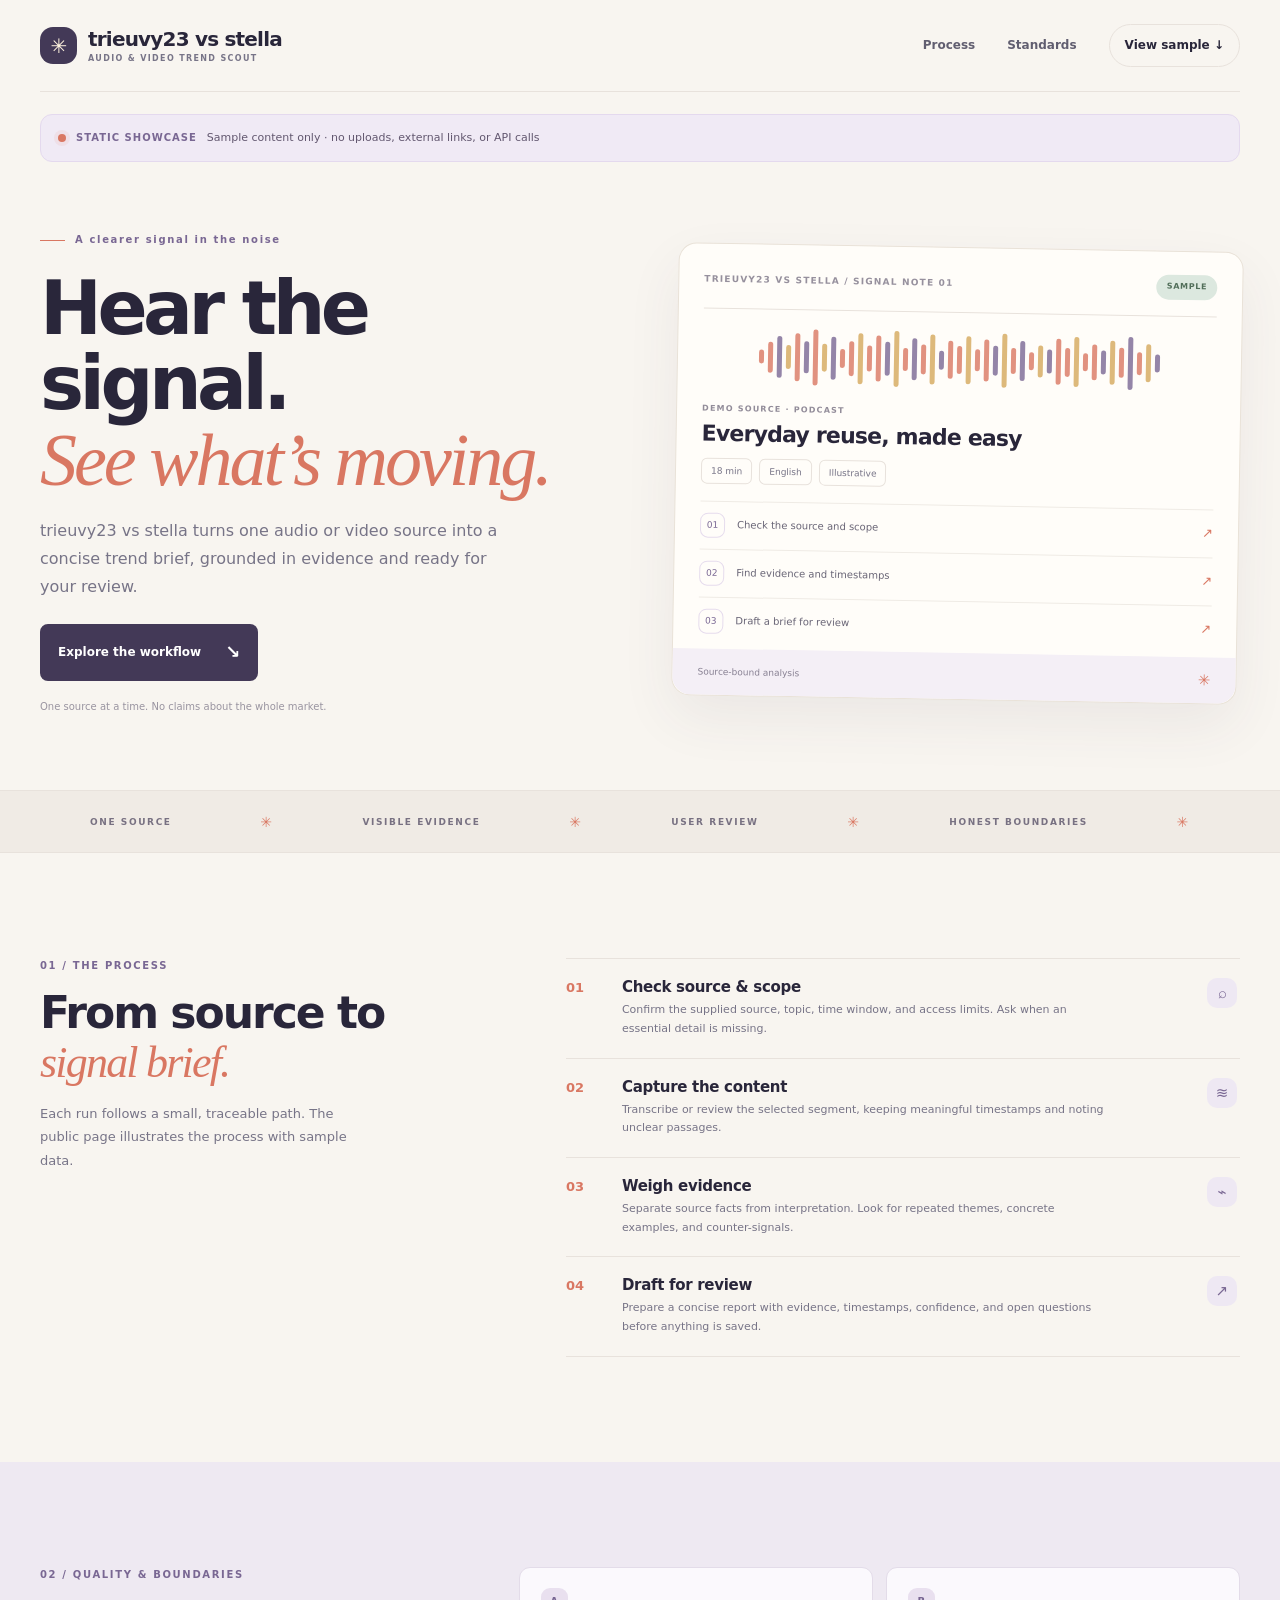
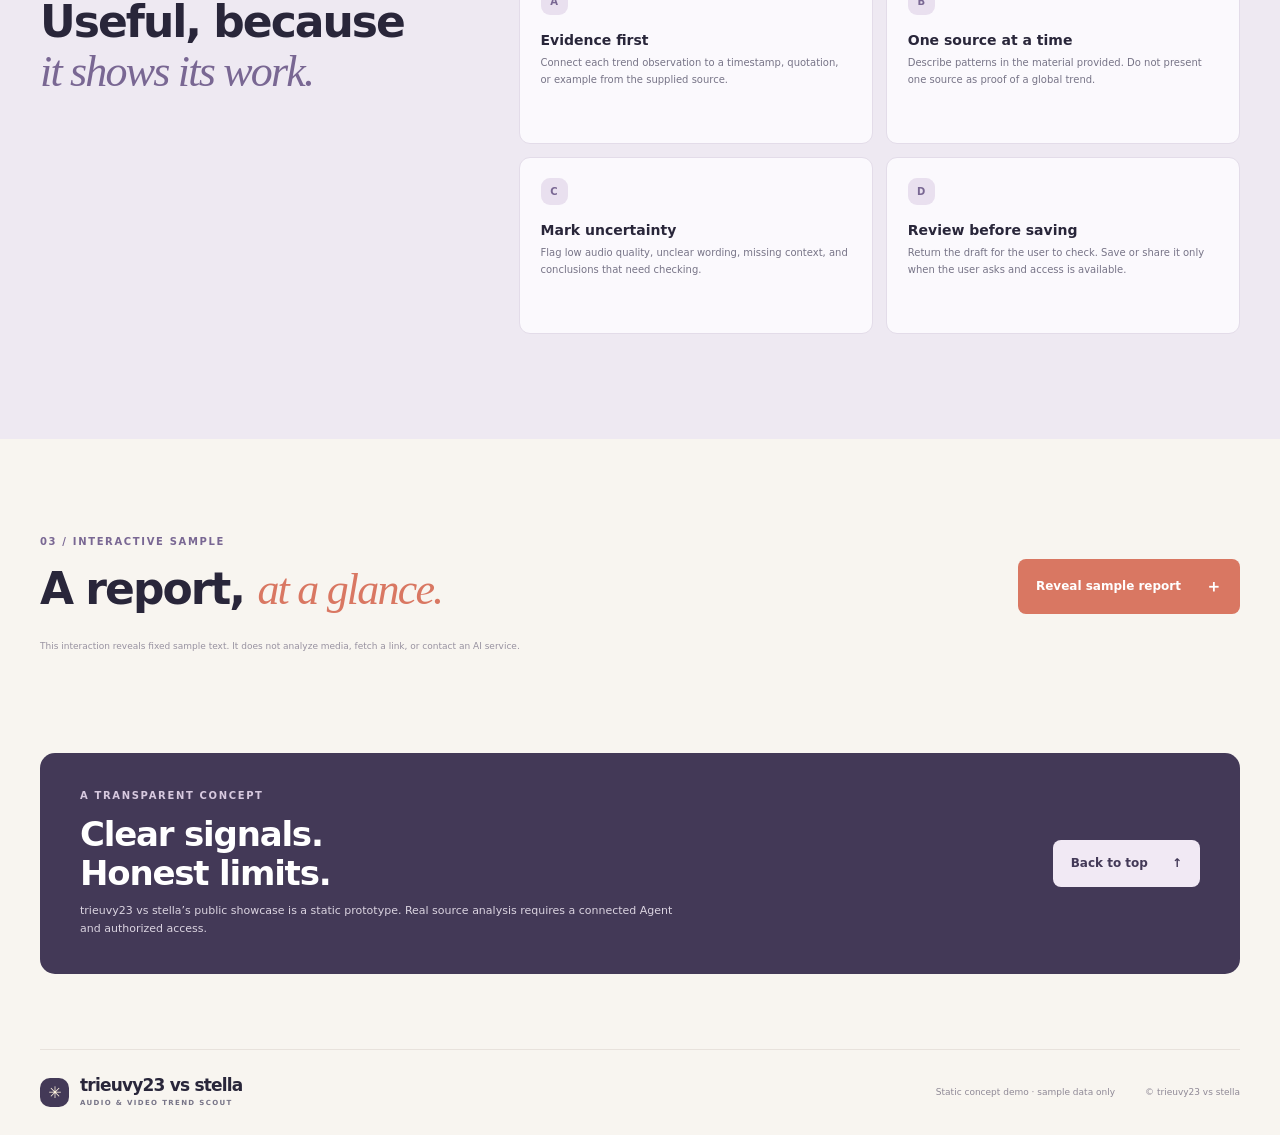
==== commit 9f8eb0f5: "Rename website to trieuvy23 vs stella Update the public site title, visible branding, and companion " ====
--- a/index.html
+++ b/index.html
@@ -4,14 +4,14 @@
   <meta charset="utf-8">
   <meta name="viewport" content="width=device-width, initial-scale=1">
   <meta name="theme-color" content="#f8f5f0">
-  <meta name="description" content="Stella turns one audio or video source into a clear, evidence-led trend report for review.">
-  <title>Stella — Audio & Video Trend Scout</title>
+  <meta name="description" content="trieuvy23 vs stella turns one audio or video source into a clear, evidence-led trend report for review.">
+  <title>trieuvy23 vs stella — Audio & Video Trend Scout</title>
   <link rel="stylesheet" href="style.css">
   <script src="app.js" defer></script>
 </head>
 <body>
   <header class="site-header wrap">
-    <a class="brand" href="#top" aria-label="Stella home"><span class="brand-mark" aria-hidden="true">✳</span><span>stella<small> AUDIO & VIDEO TREND SCOUT</small></span></a>
+    <a class="brand" href="#top" aria-label="trieuvy23 vs stella home"><span class="brand-mark" aria-hidden="true">✳</span><span>trieuvy23 vs stella<small> AUDIO & VIDEO TREND SCOUT</small></span></a>
     <nav aria-label="Main navigation">
       <a href="#process">Process</a>
       <a href="#standards">Standards</a>
@@ -26,12 +26,12 @@
       <div class="hero-copy">
         <p class="eyebrow"><span></span> A clearer signal in the noise</p>
         <h1 id="hero-title">Hear the signal.<br><em>See what’s moving.</em></h1>
-        <p class="hero-text">Stella turns one audio or video source into a concise trend brief, grounded in evidence and ready for your review.</p>
+        <p class="hero-text">trieuvy23 vs stella turns one audio or video source into a concise trend brief, grounded in evidence and ready for your review.</p>
         <a class="button primary-button" href="#process">Explore the workflow <span aria-hidden="true">↘</span></a>
         <p class="hero-footnote">One source at a time. No claims about the whole market.</p>
       </div>
       <div class="signal-card" aria-label="Illustration of an audio trend report">
-        <div class="signal-card-top"><span>STELLA / SIGNAL NOTE 01</span><span class="badge">SAMPLE</span></div>
+        <div class="signal-card-top"><span>TRIEUVY23 VS STELLA / SIGNAL NOTE 01</span><span class="badge">SAMPLE</span></div>
         <div class="waveform" aria-hidden="true"><i></i><i></i><i></i><i></i><i></i><i></i><i></i><i></i><i></i><i></i><i></i><i></i><i></i><i></i><i></i><i></i><i></i><i></i><i></i><i></i><i></i><i></i><i></i><i></i><i></i><i></i><i></i><i></i><i></i><i></i><i></i><i></i><i></i><i></i><i></i><i></i><i></i><i></i><i></i><i></i><i></i><i></i><i></i><i></i><i></i></div>
         <p class="card-kicker">DEMO SOURCE · PODCAST</p>
         <h2>Everyday reuse, made easy</h2>
@@ -43,7 +43,7 @@
       </div>
     </section>
 
-    <div class="ticker" aria-label="Stella principles"><div class="ticker-inner"><span>ONE SOURCE</span><b>✳</b><span>VISIBLE EVIDENCE</span><b>✳</b><span>USER REVIEW</span><b>✳</b><span>HONEST BOUNDARIES</span><b>✳</b></div></div>
+    <div class="ticker" aria-label="trieuvy23 vs stella principles"><div class="ticker-inner"><span>ONE SOURCE</span><b>✳</b><span>VISIBLE EVIDENCE</span><b>✳</b><span>USER REVIEW</span><b>✳</b><span>HONEST BOUNDARIES</span><b>✳</b></div></div>
 
     <section class="process wrap section" id="process">
       <div class="section-intro"><p class="eyebrow">01 / THE PROCESS</p><h2>From source to<br><em>signal brief.</em></h2><p>Each run follows a small, traceable path. The public page illustrates the process with sample data.</p></div>
@@ -80,9 +80,9 @@
       <p class="demo-disclaimer">This interaction reveals fixed sample text. It does not analyze media, fetch a link, or contact an AI service.</p>
     </section>
 
-    <section class="closing wrap"><div><p class="eyebrow">A TRANSPARENT CONCEPT</p><h2>Clear signals.<br>Honest limits.</h2><p>Stella’s public showcase is a static prototype. Real source analysis requires a connected Agent and authorized access.</p></div><a href="#top" class="button closing-button">Back to top <span aria-hidden="true">↑</span></a></section>
+    <section class="closing wrap"><div><p class="eyebrow">A TRANSPARENT CONCEPT</p><h2>Clear signals.<br>Honest limits.</h2><p>trieuvy23 vs stella’s public showcase is a static prototype. Real source analysis requires a connected Agent and authorized access.</p></div><a href="#top" class="button closing-button">Back to top <span aria-hidden="true">↑</span></a></section>
   </main>
 
-  <footer class="site-footer wrap"><a class="brand" href="#top"><span class="brand-mark" aria-hidden="true">✳</span><span>stella<small>AUDIO & VIDEO TREND SCOUT</small></span></a><span>Static concept demo · sample data only</span><span>© Stella</span></footer>
+  <footer class="site-footer wrap"><a class="brand" href="#top"><span class="brand-mark" aria-hidden="true">✳</span><span>trieuvy23 vs stella<small>AUDIO & VIDEO TREND SCOUT</small></span></a><span>Static concept demo · sample data only</span><span>© trieuvy23 vs stella</span></footer>
 </body>
 </html>
--- a/style.css
+++ b/style.css
@@ -1,3 +1,3 @@
 :root{--ink:#29263a;--muted:#777487;--paper:#f8f5f0;--white:#fffdf9;--line:#e8e2dc;--plum:#433957;--lilac:#eae3f2;--lilac-deep:#796793;--coral:#d97762;--gold:#d5a85b;--sage:#dce8df;--sans:'Segoe UI',system-ui,Arial,sans-serif;--display:'Segoe UI',system-ui,Arial,sans-serif}*{box-sizing:border-box}html{scroll-behavior:smooth;scroll-padding-top:90px}body{margin:0;color:var(--ink);background:var(--paper);font:15px/1.6 var(--sans)}a{color:inherit;text-decoration:none}button{font:inherit}.wrap{width:min(1200px,calc(100% - 56px));margin-inline:auto}.site-header{height:92px;display:flex;align-items:center;justify-content:space-between;border-bottom:1px solid var(--line)}.brand{display:inline-flex;align-items:center;gap:11px;font:800 20px var(--display);letter-spacing:-.8px}.brand>span:last-child{display:flex;flex-direction:column;line-height:1}.brand small{margin-top:5px;color:var(--muted);font:700 8px var(--sans);letter-spacing:1.35px}.brand-mark{width:37px;height:37px;border-radius:13px;background:var(--plum);color:#fff4df;display:grid;place-items:center;font-size:20px}.site-header nav{display:flex;align-items:center;gap:32px;color:#615e70;font-size:12px;font-weight:600}.site-header nav a:hover{color:var(--coral)}.nav-cta{padding:11px 15px;border:1px solid var(--line);border-radius:999px;color:var(--ink)}.notice{margin-top:22px;min-height:48px;display:flex;align-items:center;gap:10px;padding:10px 17px;background:#f0eaf5;border:1px solid #e4d9ee;border-radius:12px;color:#62576f;font-size:11px}.notice strong{color:var(--lilac-deep);font-size:10px;letter-spacing:1px}.status-dot{width:8px;height:8px;border-radius:50%;background:var(--coral);box-shadow:0 0 0 4px #d9776218}.hero{min-height:590px;padding:70px 0 75px;display:grid;grid-template-columns:1fr 1fr;align-items:center;gap:70px}.eyebrow{margin:0;color:var(--lilac-deep);font-size:10px;font-weight:700;letter-spacing:1.65px}.hero .eyebrow{display:flex;align-items:center;gap:10px}.hero .eyebrow span{width:25px;height:1px;background:var(--coral)}h1,h2,h3,p{margin-top:0}.hero h1{margin:23px 0 19px;font:700 clamp(48px,6vw,74px)/1.02 var(--display);letter-spacing:-4.5px}.hero h1 em,.section-intro h2 em,.demo-heading h2 em{color:var(--coral);font-family:Georgia,serif;font-weight:400;letter-spacing:-3px}.hero-text{max-width:470px;margin-bottom:23px;color:var(--muted);font-size:16px;line-height:1.75}.button{display:inline-flex;align-items:center;justify-content:center;gap:24px;border:0;border-radius:8px;padding:14px 18px;font-size:12px;font-weight:700;cursor:pointer;transition:transform .18s,background .18s}.button:hover{transform:translateY(-2px)}.primary-button{background:var(--plum);color:white}.primary-button:hover{background:#5b4d72}.primary-button span{font-size:18px}.hero-footnote{margin:18px 0 0;color:#9994a0;font-size:10px}.signal-card{position:relative;padding:23px 25px 0;background:#fffdf9;border:1px solid #e9e2d8;border-radius:18px;box-shadow:0 22px 55px #45395712;transform:rotate(1deg)}.signal-card-top,.card-foot,.demo-card-head{display:flex;align-items:center;justify-content:space-between}.signal-card-top{padding-bottom:16px;border-bottom:1px solid var(--line);color:#96909d;font-size:9px;font-weight:700;letter-spacing:1.2px}.badge{padding:6px 10px;border-radius:99px;background:var(--sage);color:#516e59;font-size:8px;font-weight:700;letter-spacing:.7px}.waveform{height:65px;display:flex;align-items:center;justify-content:center;gap:4px;margin:15px 0 14px}.waveform i{width:5px;height:var(--h,20px);border-radius:8px;background:var(--coral);opacity:.8}.waveform i:nth-child(3n){background:var(--lilac-deep)}.waveform i:nth-child(4n){background:var(--gold)}.waveform i:nth-child(1){--h:14px}.waveform i:nth-child(2){--h:31px}.waveform i:nth-child(3){--h:42px}.waveform i:nth-child(4){--h:24px}.waveform i:nth-child(5){--h:48px}.waveform i:nth-child(6){--h:32px}.waveform i:nth-child(7){--h:56px}.waveform i:nth-child(8){--h:28px}.waveform i:nth-child(9){--h:43px}.waveform i:nth-child(10){--h:19px}.waveform i:nth-child(11){--h:35px}.waveform i:nth-child(12){--h:51px}.waveform i:nth-child(13){--h:26px}.waveform i:nth-child(14){--h:46px}.waveform i:nth-child(15){--h:34px}.waveform i:nth-child(16){--h:56px}.waveform i:nth-child(17){--h:23px}.waveform i:nth-child(18){--h:42px}.waveform i:nth-child(19){--h:30px}.waveform i:nth-child(20){--h:50px}.waveform i:nth-child(21){--h:19px}.waveform i:nth-child(22){--h:38px}.waveform i:nth-child(23){--h:28px}.waveform i:nth-child(24){--h:48px}.waveform i:nth-child(25){--h:22px}.waveform i:nth-child(26){--h:42px}.waveform i:nth-child(27){--h:30px}.waveform i:nth-child(28){--h:54px}.waveform i:nth-child(29){--h:26px}.waveform i:nth-child(30){--h:40px}.waveform i:nth-child(31){--h:18px}.waveform i:nth-child(32){--h:32px}.waveform i:nth-child(33){--h:24px}.waveform i:nth-child(34){--h:46px}.waveform i:nth-child(35){--h:29px}.waveform i:nth-child(36){--h:50px}.waveform i:nth-child(37){--h:18px}.waveform i:nth-child(38){--h:36px}.waveform i:nth-child(39){--h:24px}.waveform i:nth-child(40){--h:44px}.waveform i:nth-child(41){--h:30px}.waveform i:nth-child(42){--h:53px}.waveform i:nth-child(43){--h:23px}.waveform i:nth-child(44){--h:38px}.waveform i:nth-child(45){--h:18px}.card-kicker{margin:0 0 5px;color:#928c99;font-size:8px;font-weight:700;letter-spacing:1.2px}.signal-card h2{margin:0 0 12px;font:700 22px var(--display);letter-spacing:-.8px}.meta-row{display:flex;gap:7px;margin-bottom:17px}.meta-row span{padding:5px 9px;border:1px solid var(--line);border-radius:6px;color:#777487;font-size:9px}.signal-item{display:flex;align-items:center;gap:12px;padding:11px 0;border-top:1px solid #efebe5;color:#696576;font-size:10px}.signal-index{width:25px;height:25px;border:1px solid #e6dced;border-radius:8px;display:grid;place-items:center;color:var(--lilac-deep);font-size:9px}.signal-item>span:nth-child(2){flex:1}.signal-mark{color:var(--coral);font-size:13px}.card-foot{margin:4px -25px 0;padding:11px 25px;background:#f4eff6;border-radius:0 0 18px 18px;color:#888193;font-size:9px}.card-foot span+span{color:var(--coral);font-size:15px}.ticker{overflow:hidden;border-block:1px solid var(--line);background:#f0ebe5}.ticker-inner{width:min(1100px,calc(100% - 56px));height:61px;margin:auto;display:flex;align-items:center;justify-content:space-between;color:#787182;font-size:9px;font-weight:700;letter-spacing:1.6px}.ticker-inner b{color:var(--coral);font-size:14px}.section{padding-top:105px;padding-bottom:105px}.process{display:grid;grid-template-columns:.78fr 1.22fr;gap:95px}.section-intro h2,.demo-heading h2{margin:14px 0;font:700 44px/1.12 var(--display);letter-spacing:-2px}.section-intro h2 em,.demo-heading h2 em{letter-spacing:-1.8px}.section-intro>p:last-child{max-width:320px;color:var(--muted);font-size:13px;line-height:1.8}.process-list{border-top:1px solid var(--line)}.process-step{display:grid;grid-template-columns:42px 1fr 33px;gap:14px;align-items:start;padding:19px 0;border-bottom:1px solid var(--line)}.step-no{padding-top:2px;color:var(--coral);font:600 13px var(--display)}.process-step h3{margin:0 0 5px;font:700 15px var(--display);letter-spacing:-.3px}.process-step p{max-width:490px;margin:0;color:var(--muted);font-size:11px;line-height:1.7}.step-icon{width:30px;height:30px;border-radius:10px;background:#eee8f3;color:var(--lilac-deep);display:grid;place-items:center;font-size:15px}.standards{background:#eee9f2}.standards-inner{display:grid;grid-template-columns:.7fr 1.3fr;gap:90px;align-items:start}.standards .section-intro h2 em{color:#796793}.standard-grid{display:grid;grid-template-columns:1fr 1fr;gap:13px}.standard-grid article{min-height:177px;padding:20px 21px;background:#fbf9fd;border:1px solid #e3dce9;border-radius:11px}.standard-icon{width:27px;height:27px;border-radius:9px;background:#e9e0ef;color:#796793;display:grid;place-items:center;font:700 10px var(--display)}.standard-grid h3{margin:17px 0 6px;font:700 14px var(--display)}.standard-grid p{margin:0;color:#777487;font-size:10px;line-height:1.7}.demo{padding-top:95px;padding-bottom:100px}.demo-heading{display:flex;align-items:end;justify-content:space-between;gap:20px;margin-bottom:25px}.demo-heading h2{margin-bottom:0}.sample-button{background:var(--coral);color:white}.sample-button:hover{background:#bd634f}.sample-button span{font-size:17px}.demo-card{padding:26px 30px 22px;background:var(--white);border:1px solid var(--line);border-radius:14px;box-shadow:0 12px 35px #4539570c}.demo-card-head{color:#97909b;font-size:9px}.demo-card h3{margin:21px 0 7px;font:700 22px var(--display);letter-spacing:-.7px}.demo-summary{max-width:800px;margin:0 0 18px;color:var(--muted);font-size:12px}.evidence-row{display:grid;grid-template-columns:58px 1fr;gap:16px;padding:14px 0;border-top:1px solid var(--line)}.timecode{color:var(--lilac-deep);font:700 11px var(--display)}.evidence-row p{margin:0;color:#5d5b6b;font-size:11px}.evidence-row small{display:block;margin-top:4px;color:#a19aa5;font-size:9px}.demo-tags{display:flex;flex-wrap:wrap;gap:8px;margin-top:10px}.demo-tags span{padding:6px 9px;border-radius:6px;background:#f3eef6;color:#766c83;font-size:9px}.demo-disclaimer{margin:13px 0 0;color:#9892a0;font-size:9px}.closing{margin-bottom:75px;padding:35px 40px;border-radius:15px;background:var(--plum);color:white;display:flex;align-items:center;justify-content:space-between;gap:25px}.closing .eyebrow{color:#d7c9df}.closing h2{margin:11px 0 8px;font:700 34px/1.15 var(--display);letter-spacing:-1.2px}.closing>div>p:last-child{max-width:600px;margin:0;color:#dbd4e1;font-size:11px;line-height:1.7}.closing-button{flex:none;background:#f1e9f4;color:var(--plum)}.site-footer{min-height:86px;display:flex;align-items:center;justify-content:space-between;border-top:1px solid var(--line);color:#8f8996;font-size:9px}.site-footer .brand{color:var(--ink);font-size:17px}.site-footer .brand-mark{width:29px;height:29px;border-radius:10px;font-size:16px}.site-footer .brand small{font-size:7px}.site-footer>span:nth-child(2){margin-left:auto;margin-right:30px} [hidden]{display:none!important}
 @media(max-width:850px){.hero{gap:35px}.hero h1{font-size:57px;letter-spacing:-3px}.process,.standards-inner{gap:45px}.section-intro h2,.demo-heading h2{font-size:38px}}
-@media(max-width:650px){.wrap{width:calc(100% - 36px)}.site-header{height:74px}.brand{font-size:18px}.brand-mark{width:32px;height:32px}.site-header nav{gap:13px;font-size:10px}.nav-cta{padding:8px 10px}.notice{align-items:flex-start;flex-wrap:wrap;gap:6px 9px;margin-top:14px;font-size:9px}.notice span:last-child{width:100%;padding-left:17px}.hero{min-height:0;padding:51px 0 55px;grid-template-columns:1fr;gap:36px}.hero h1{font-size:55px;letter-spacing:-3.4px}.hero-text{font-size:14px}.signal-card{max-width:480px;width:100%;margin:auto;padding-inline:19px}.card-foot{margin-inline:-19px;padding-inline:19px}.ticker-inner{width:calc(100% - 36px);height:53px;font-size:7px;letter-spacing:.7px}.ticker-inner b{font-size:11px}.section{padding-top:70px;padding-bottom:72px}.process,.standards-inner{grid-template-columns:1fr;gap:24px}.section-intro h2,.demo-heading h2{font-size:39px}.section-intro>p:last-child{font-size:12px}.process-step{grid-template-columns:31px 1fr 28px;gap:10px;padding:15px 0}.process-step h3{font-size:14px}.process-step p{font-size:10px}.standard-grid{gap:9px}.standard-grid article{min-height:165px;padding:15px}.standard-grid h3{font-size:12px}.standard-grid p{font-size:9px}.demo{padding-top:70px;padding-bottom:72px}.demo-heading{display:block}.sample-button{margin-top:18px}.demo-card{padding:20px 17px}.demo-card h3{font-size:18px}.evidence-row{grid-template-columns:46px 1fr;gap:10px}.closing{margin-bottom:45px;padding:27px 22px;display:block}.closing h2{font-size:30px}.closing-button{margin-top:19px}.site-footer{min-height:75px;gap:12px}.site-footer>span:nth-child(2){display:none}.site-footer>span:last-child{margin-left:auto}}
+@media(max-width:650px){.wrap{width:calc(100% - 36px)}.site-header{height:74px}.brand{font-size:15px}.brand-mark{width:32px;height:32px}.site-header nav{gap:8px;font-size:10px}.site-header nav a:not(.nav-cta){display:none}.nav-cta{padding:8px 10px}.notice{align-items:flex-start;flex-wrap:wrap;gap:6px 9px;margin-top:14px;font-size:9px}.notice span:last-child{width:100%;padding-left:17px}.hero{min-height:0;padding:51px 0 55px;grid-template-columns:1fr;gap:36px}.hero h1{font-size:55px;letter-spacing:-3.4px}.hero-text{font-size:14px}.signal-card{max-width:480px;width:100%;margin:auto;padding-inline:19px}.card-foot{margin-inline:-19px;padding-inline:19px}.ticker-inner{width:calc(100% - 36px);height:53px;font-size:7px;letter-spacing:.7px}.ticker-inner b{font-size:11px}.section{padding-top:70px;padding-bottom:72px}.process,.standards-inner{grid-template-columns:1fr;gap:24px}.section-intro h2,.demo-heading h2{font-size:39px}.section-intro>p:last-child{font-size:12px}.process-step{grid-template-columns:31px 1fr 28px;gap:10px;padding:15px 0}.process-step h3{font-size:14px}.process-step p{font-size:10px}.standard-grid{gap:9px}.standard-grid article{min-height:165px;padding:15px}.standard-grid h3{font-size:12px}.standard-grid p{font-size:9px}.demo{padding-top:70px;padding-bottom:72px}.demo-heading{display:block}.sample-button{margin-top:18px}.demo-card{padding:20px 17px}.demo-card h3{font-size:18px}.evidence-row{grid-template-columns:46px 1fr;gap:10px}.closing{margin-bottom:45px;padding:27px 22px;display:block}.closing h2{font-size:30px}.closing-button{margin-top:19px}.site-footer{min-height:75px;gap:12px}.site-footer>span:nth-child(2){display:none}.site-footer>span:last-child{margin-left:auto}}
